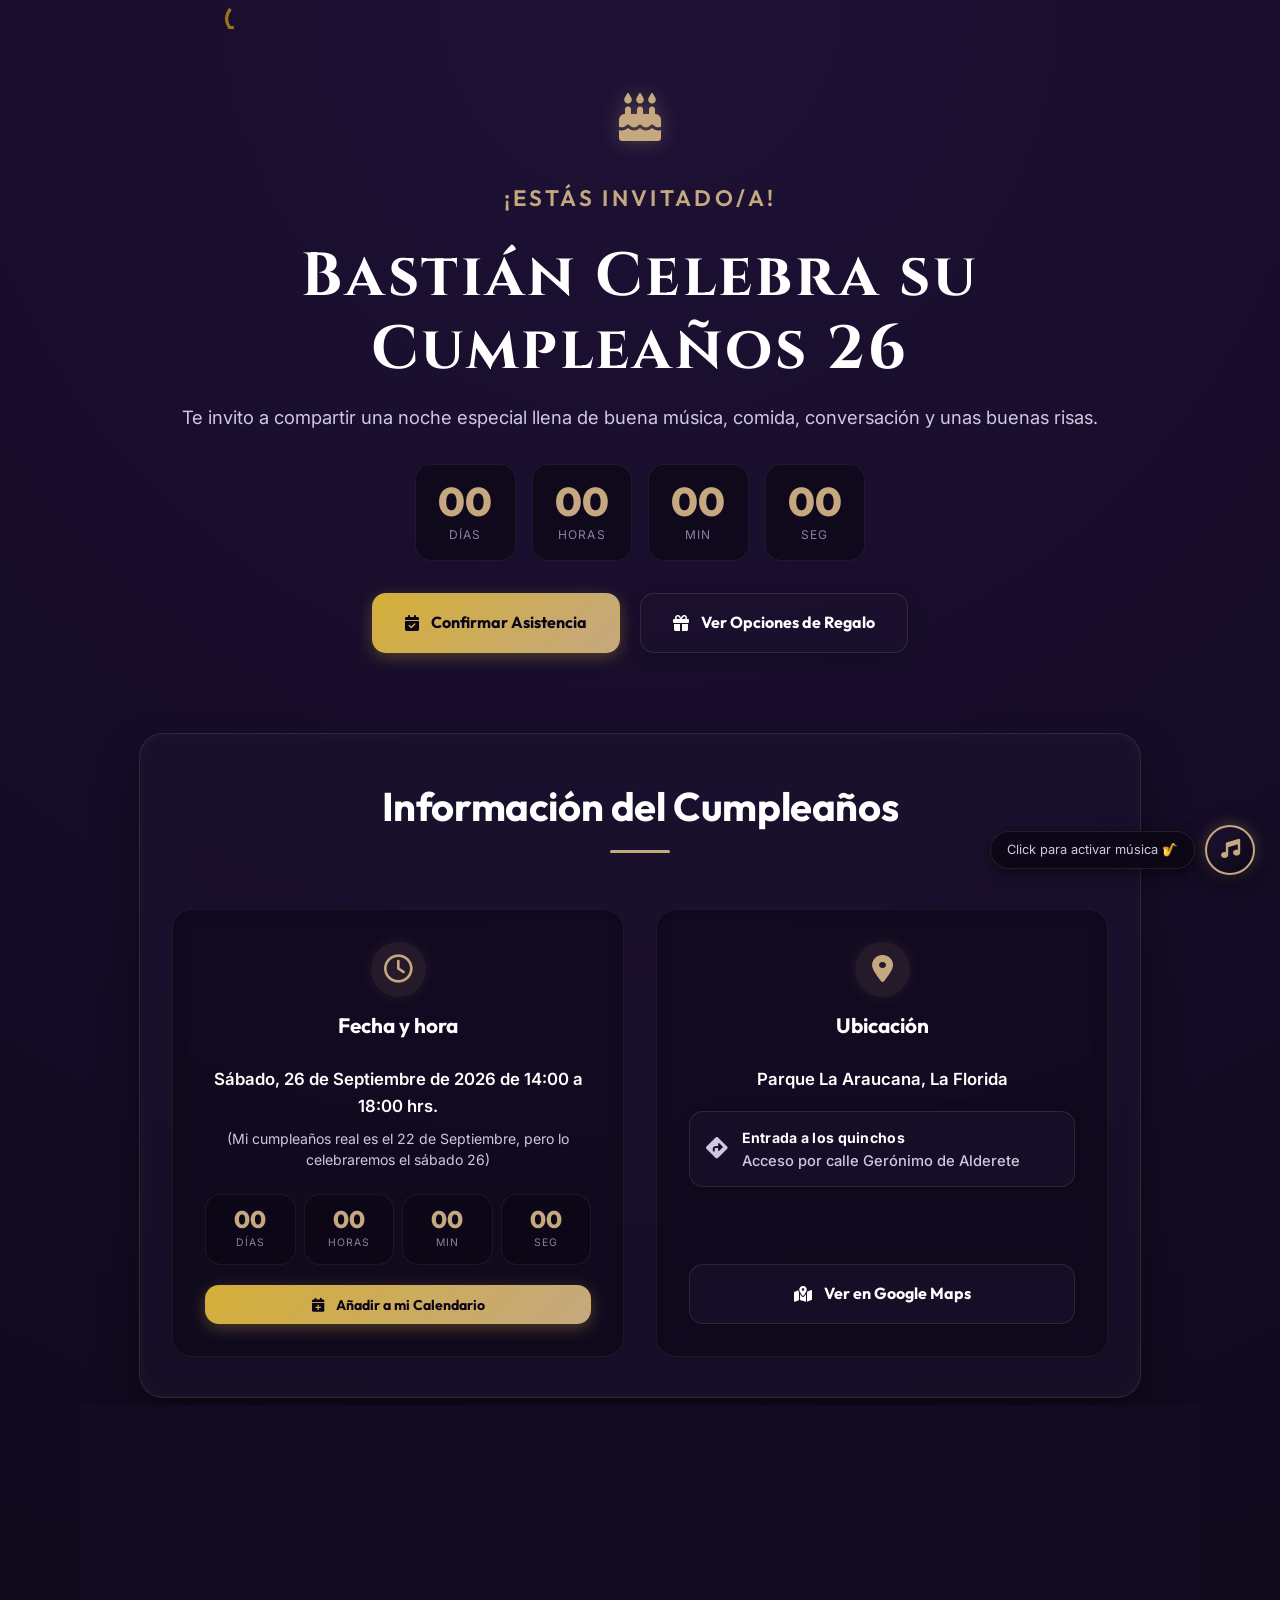
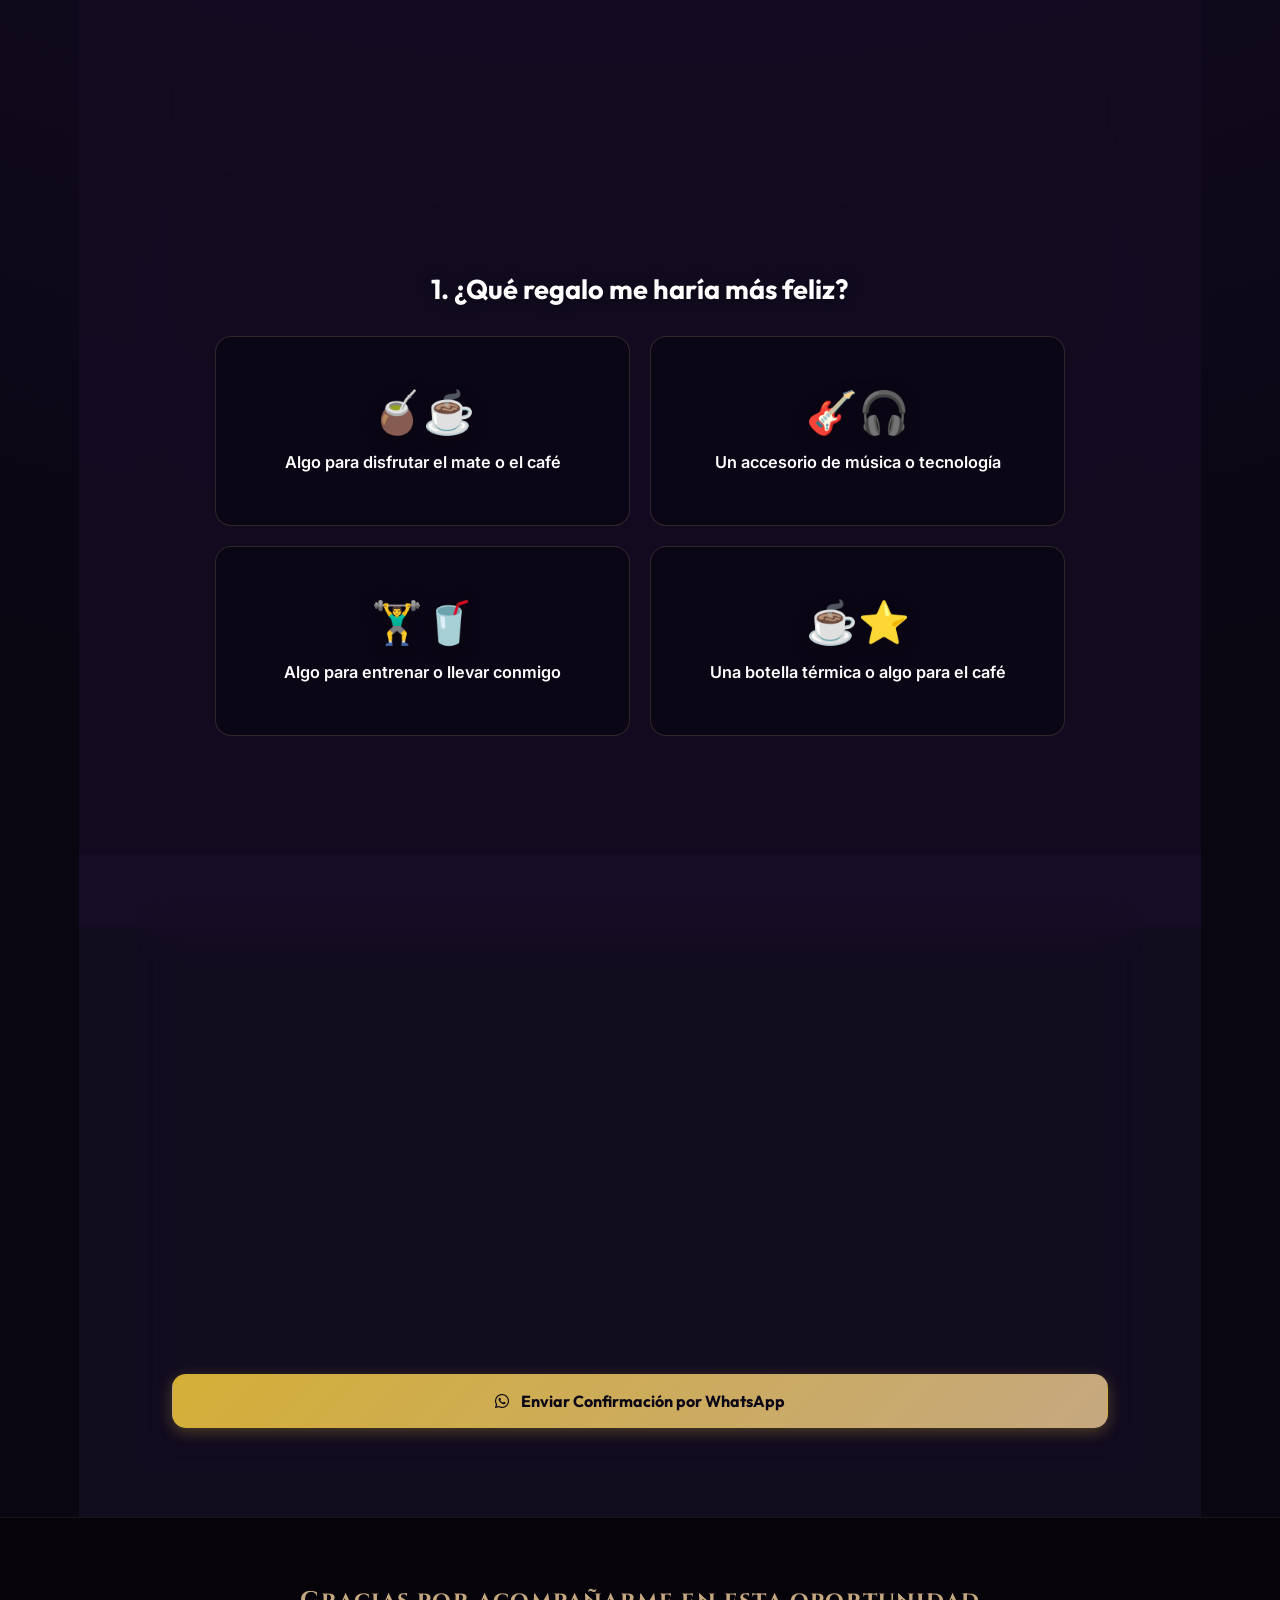
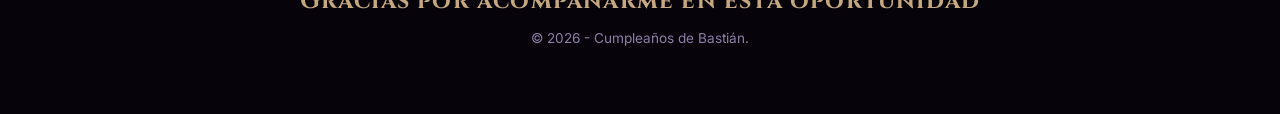
==== index.html @ 077b926d "Publica invitacion con configuracion segura" ====
<!DOCTYPE html>
<html lang="es">

<head>
  <meta charset="UTF-8">
  <meta name="viewport" content="width=device-width, initial-scale=1.0">
  <title>Invitación a mi Cumpleaños 26 | Bastián</title>

  <!-- Preconnect: abre las conexiones a CDNs externos antes de parsear el HTML -->
  <link rel="preconnect" href="https://fonts.googleapis.com">
  <link rel="preconnect" href="https://fonts.gstatic.com" crossorigin>
  <link rel="preconnect" href="https://cdnjs.cloudflare.com">

  <!-- Estilos principales -->
  <link rel="stylesheet" href="css/style.css">

  <!-- FontAwesome: carga sin bloquear el render -->
  <link rel="stylesheet" href="https://cdnjs.cloudflare.com/ajax/libs/font-awesome/6.4.0/css/all.min.css"
    crossorigin="anonymous" referrerpolicy="no-referrer">
</head>

<body>

  <!-- Golden Streamers & Confetti Canvas -->
  <canvas id="confetti-canvas"></canvas>

  <!-- Background Orbs -->
  <div class="glow-orb orb-1"></div>
  <div class="glow-orb orb-2"></div>

  <!-- Background Music Element (Local MP3 Stream) -->
  <audio id="bg-music" loop preload="auto">
    <source src="music/jazz-sax.mp3" type="audio/mpeg">
  </audio>

  <!-- Floating Music Toggle Controller -->
  <div class="music-widget" id="music-widget">
    <div class="music-tooltip" id="music-tooltip">Click para activar música 🎷</div>
    <button class="music-toggle-btn" id="music-toggle-btn" aria-label="Reproducir música de fondo">
      <i class="fa-solid fa-music" id="music-icon"></i>
    </button>
  </div>

  <div class="container" style="padding-top: 2rem;">

    <!-- Clean Hero Section without borders -->
    <header class="hero" id="home" style="margin-bottom: 2rem; padding: 3rem 0;">
      <div class="hero-logo">
        <i class="fa-solid fa-cake-candles"></i>
      </div>
      <p class="subtitle">¡Estás Invitado/a!</p>
      <h1>Bastián Celebra su Cumpleaños 26</h1>
      <p style="margin-top: 1rem; font-size: 1.15rem; color: var(--text-secondary);">
        Te invito a compartir una noche especial llena de buena música, comida, conversación y unas buenas risas.
      </p>

      <!-- Cuenta Regresiva (Hero) -->
      <div class="countdown" id="countdown-hero" style="margin: 2rem auto;">
        <div class="countdown-box">
          <span class="countdown-num days-val">00</span>
          <span class="countdown-label">Días</span>
        </div>
        <div class="countdown-box">
          <span class="countdown-num hours-val">00</span>
          <span class="countdown-label">Horas</span>
        </div>
        <div class="countdown-box">
          <span class="countdown-num minutes-val">00</span>
          <span class="countdown-label">Min</span>
        </div>
        <div class="countdown-box">
          <span class="countdown-num seconds-val">00</span>
          <span class="countdown-label">Seg</span>
        </div>
      </div>

      <!-- Botones Principales -->
      <div class="btn-group">
        <a href="#rsvp" class="btn btn-gold">
          <i class="fa-solid fa-calendar-check"></i> Confirmar Asistencia
        </a>
        <a href="#regalos" class="btn btn-purple">
          <i class="fa-solid fa-gift"></i> Ver Opciones de Regalo
        </a>
      </div>
    </header>

    <!-- Información del Cumpleaños (2-Column Grid Layout) -->
    <section class="card" id="info">
      <h2>Información del Cumpleaños</h2>
      <div class="info-grid">

        <!-- Columna Izquierda: Fecha, Hora y Cuenta Regresiva -->
        <div class="info-col">
          <div class="info-header">
            <div class="info-icon"><i class="fa-regular fa-clock"></i></div>
            <h3>Fecha y hora</h3>
          </div>
          <p class="info-main-text">Sábado, 26 de Septiembre de 2026 de 14:00 a 18:00 hrs.</p>
          <p class="info-note-text">
            (Mi cumpleaños real es el 22 de Septiembre, pero lo celebraremos el sábado 26)
          </p>

          <!-- Cuenta Regresiva (Info) -->
          <div class="countdown info-countdown" id="countdown-info">
            <div class="countdown-box">
              <span class="countdown-num days-val">00</span>
              <span class="countdown-label">Días</span>
            </div>
            <div class="countdown-box">
              <span class="countdown-num hours-val">00</span>
              <span class="countdown-label">Horas</span>
            </div>
            <div class="countdown-box">
              <span class="countdown-num minutes-val">00</span>
              <span class="countdown-label">Min</span>
            </div>
            <div class="countdown-box">
              <span class="countdown-num seconds-val">00</span>
              <span class="countdown-label">Seg</span>
            </div>
          </div>

          <!-- Botón de Recordatorio -->
          <div class="calendar-btn-container" style="margin-top: 1.25rem; width: 100%;">
            <button class="btn btn-gold btn-full-width" id="calendar-btn"
              style="font-size: 0.88rem; padding: 0.6rem 1.2rem;">
              <i class="fa-solid fa-calendar-plus"></i> Añadir a mi Calendario
            </button>
            <div class="calendar-dropdown" id="calendar-dropdown">
              <a href="https://calendar.google.com/calendar/render?action=TEMPLATE&text=Cumplea%C3%B1os+26+de+Basti%C3%A1n+%F0%9F%8E%89&dates=20260926T170000Z%2F20260926T210000Z&details=%C2%A1Viva+el+cumplea%C3%B1ero%21+Vamos+a+la+celebraci%C3%B3n.+%F0%9F%93%8D+Importante%3A+la+entrada+a+los+quinchos+es+por+calle+Ger%C3%B3nimo+de+Alderete.&location=Parque+La+Araucana%2C+Ger%C3%B3nimo+de+Alderete+2400%2C+La+Florida"
                target="_blank" class="calendar-opt">
                <i class="fa-brands fa-google"></i> Google Calendar
              </a>
              <a href="#" id="ical-download-btn" class="calendar-opt">
                <i class="fa-solid fa-calendar-day"></i> iCal / Apple / Outlook (.ics)
              </a>
            </div>
          </div>
        </div>

        <!-- Columna Derecha: Ubicación y Botón de Google Maps -->
        <div class="info-col">
          <div class="info-header">
            <div class="info-icon"><i class="fa-solid fa-location-dot"></i></div>
            <h3>Ubicación</h3>
          </div>
          <p class="info-main-text">Parque La Araucana, La Florida</p>
          <div class="access-highlight" role="note" aria-label="Acceso importante a los quinchos">
            <i class="fa-solid fa-diamond-turn-right"></i>
            <div>
              <strong>Entrada a los quinchos</strong>
              <span>Acceso por calle Gerónimo de Alderete</span>
            </div>
          </div>

          <!-- Botón para ver en Google Maps -->
          <div class="map-action-container">
            <a href="https://maps.app.goo.gl/zeFfPFS3xpCnbVfb8" target="_blank" class="btn btn-purple btn-full-width">
              <i class="fa-solid fa-map-marked-alt"></i> Ver en Google Maps
            </a>
          </div>
        </div>

      </div>
    </section>

    <!-- Opciones de Regalo (Protegidas por Quiz Interactivo) -->
    <section class="card" id="regalos">
      <h2>Opciones de Regalo</h2>

      <!-- Bloque del Quiz Interactivo (4 Preguntas) -->
      <div id="quiz-wrapper" class="quiz-wrapper">
        <div class="quiz-badge"><i class="fa-solid fa-gamepad"></i> Quiz Interactivo</div>
        <h3 class="quiz-heading">Descubre el regalo ideal para Bastián 🎁</h3>
        <p class="quiz-intro">Elige la respuesta que más se acerque a lo que conoces de mí. Al final te recomendaremos
          dos secciones del catálogo.</p>

        <div class="quiz-progress-container">
          <div class="quiz-progress-bar">
            <div class="quiz-progress-fill" id="quiz-progress-fill" style="width: 25%;"></div>
          </div>
          <div class="quiz-step-indicator" id="quiz-step-indicator">Pregunta 1 de 4</div>
        </div>

        <!-- Pregunta 1 -->
        <div class="quiz-step active" data-step="1">
          <h4 class="question-text">1. ¿Qué regalo me haría más feliz?</h4>
          <div class="quiz-options-grid">
            <button type="button" class="quiz-opt-btn" data-categories="mate,cafe">
              <span class="quiz-opt-icon">🧉☕</span>
              <span class="quiz-opt-text">Algo para disfrutar el mate o el café</span>
            </button>
            <button type="button" class="quiz-opt-btn" data-categories="musica,tecno">
              <span class="quiz-opt-icon">🎸🎧</span>
              <span class="quiz-opt-text">Un accesorio de música o tecnología</span>
            </button>
            <button type="button" class="quiz-opt-btn" data-categories="deporte,extras">
              <span class="quiz-opt-icon">🏋️‍♂️🥤</span>
              <span class="quiz-opt-text">Algo para entrenar o llevar conmigo</span>
            </button>
            <button type="button" class="quiz-opt-btn" data-categories="cafe,extras">
              <span class="quiz-opt-icon">☕⭐</span>
              <span class="quiz-opt-text">Una botella térmica o algo para el café</span>
            </button>
          </div>
        </div>

        <!-- Pregunta 2 -->
        <div class="quiz-step" data-step="2">
          <h4 class="question-text">2. ¿Qué tendría más posibilidades de usar todos los días?</h4>
          <div class="quiz-options-grid">
            <button type="button" class="quiz-opt-btn" data-categories="mate,extras">
              <span class="quiz-opt-icon">🧉🥤</span>
              <span class="quiz-opt-text">Un termo o accesorio matero</span>
            </button>
            <button type="button" class="quiz-opt-btn" data-categories="cafe,tecno">
              <span class="quiz-opt-icon">☕💻</span>
              <span class="quiz-opt-text">Café, tazas o algo para el computador</span>
            </button>
            <button type="button" class="quiz-opt-btn" data-categories="musica,extras">
              <span class="quiz-opt-icon">🎧🎸</span>
              <span class="quiz-opt-text">Audífonos o un accesorio musical</span>
            </button>
            <button type="button" class="quiz-opt-btn" data-categories="deporte,mate">
              <span class="quiz-opt-icon">💪🧉</span>
              <span class="quiz-opt-text">Algo para entrenar y un termo para después</span>
            </button>
          </div>
        </div>

        <!-- Pregunta 3 -->
        <div class="quiz-step" data-step="3">
          <h4 class="question-text">3. ¿Qué elegirías según mis hobbies?</h4>
          <div class="quiz-options-grid">
            <button type="button" class="quiz-opt-btn" data-categories="musica,tecno">
              <span class="quiz-opt-icon">🎸🎧</span>
              <span class="quiz-opt-text">Algo para guitarra, audio o tecnología</span>
            </button>
            <button type="button" class="quiz-opt-btn" data-categories="deporte,extras">
              <span class="quiz-opt-icon">🏋️‍♂️🥤</span>
              <span class="quiz-opt-text">Algo para entrenar o mantenerme hidratado</span>
            </button>
            <button type="button" class="quiz-opt-btn" data-categories="mate,cafe">
              <span class="quiz-opt-icon">🧉☕</span>
              <span class="quiz-opt-text">Mate, yerba o café de especialidad</span>
            </button>
            <button type="button" class="quiz-opt-btn" data-categories="tecno,deporte">
              <span class="quiz-opt-icon">💻⚡</span>
              <span class="quiz-opt-text">Algo para el escritorio o mis entrenamientos</span>
            </button>
          </div>
        </div>

        <!-- Pregunta 4 -->
        <div class="quiz-step" data-step="4">
          <h4 class="question-text">4. ¿Qué regalo representa mejor mi personalidad?</h4>
          <div class="quiz-options-grid">
            <button type="button" class="quiz-opt-btn" data-categories="mate,cafe">
              <span class="quiz-opt-icon">🧉😊</span>
              <span class="quiz-opt-text">Un detalle para compartir</span>
            </button>
            <button type="button" class="quiz-opt-btn" data-categories="deporte,extras">
              <span class="quiz-opt-icon">⚡🎒</span>
              <span class="quiz-opt-text">Algo activo y práctico</span>
            </button>
            <button type="button" class="quiz-opt-btn" data-categories="musica,tecno">
              <span class="quiz-opt-icon">🎸💡</span>
              <span class="quiz-opt-text">Algo creativo y tecnológico</span>
            </button>
            <button type="button" class="quiz-opt-btn" data-categories="musica,mate">
              <span class="quiz-opt-icon">🎶🧉</span>
              <span class="quiz-opt-text">Algo para mis momentos de música y mate</span>
            </button>
          </div>
        </div>
      </div>

      <!-- Banner de Resultado de Quiz (Oculto inicialmente) -->
      <div id="quiz-result-banner" class="quiz-result-banner" style="display: none;">
        <div class="result-main">
          <div class="result-icon"><i class="fa-solid fa-unlock-keyhole"></i></div>
          <div>
            <div class="result-title">¡Catálogo Desbloqueado! 🎉</div>
            <div class="result-desc" id="result-recommendation-text">
              Tus respuestas combinan: <strong id="recommended-category-name">Mate + Café</strong>.
              <span id="recommended-category-description">Puedes comenzar explorando ambas selecciones.</span>
            </div>
          </div>
        </div>
        <button type="button" class="btn btn-purple btn-sm" id="redo-quiz-btn">
          <i class="fa-solid fa-rotate-left"></i> Repetir Quiz
        </button>
      </div>

      <!-- Contenedor de Categorías (Oculto hasta responder el Quiz) -->
      <div id="gifts-content-wrapper" class="gifts-content-wrapper" style="display: none;">
        <p class="gifts-desc">
          Si deseas hacerme un regalo, he seleccionado algunas opciones por categorías que me gustarían. Haz click en
          "Ver Referencia" para ver ideas de cada uno:
        </p>

        <!-- Categoría 1: Accesorios de Mate -->
        <div class="gift-category-group" id="category-mate">
          <h3 class="category-title"><i class="fa-solid fa-mug-hot"></i> Accesorios de Mate</h3>
          <div class="gifts-grid">
            <div class="gift-card" data-gift-id="yerbero-cuero">
              <div class="gift-image-wrapper">
                <img src="img/yerbero_cuero.png" alt="Yerbero Matero Rústico 100% Cuero" class="gift-image"
                  loading="lazy">
              </div>
              <div class="gift-info">
                <span class="gift-title">Yerbero Matero Rústico 100% Cuero</span>
                <div class="gift-actions">
                  <a href="https://www.mercadolibre.cl/yerbero-matero-rustico-100cuero/up/MLCU4426506857#polycard_client=search-desktop&be_origin=backend&overlay_label=not_apply&search_layout=grid&position=41&type=product&tracking_id=f2fea3d7-32a7-430c-8ed2-d844797b6eae&wid=MLC4239782120&sid=search"
                    target="_blank" class="gift-link">
                    <i class="fa-solid fa-external-link"></i> Ver Referencia
                  </a>
                  <button type="button" class="gift-reserve-btn" data-gift-id="yerbero-cuero">
                    <i class="fa-solid fa-gift"></i> Reservar
                  </button>
                </div>
              </div>
            </div>
            <div class="gift-card" data-gift-id="yerba-playadito">
              <div class="gift-image-wrapper">
                <img src="img/yerba_playadito.png" alt="Yerba Mate Playadito 500gr" class="gift-image" loading="lazy">
              </div>
              <div class="gift-info">
                <span class="gift-title">Yerba Mate Playadito 500gr</span>
                <div class="gift-actions">
                  <a href="https://www.mercadolibre.cl/yerba-mate-playadito-hierbas--tradicional--despalada-500gr/up/MLCU2284454027#polycard_client=search-desktop&be_origin=backend&overlay_label=not_apply&search_layout=grid&position=2&type=product&tracking_id=df6d51f6-f9fa-48a0-9305-dc5d3a20a2d0&wid=MLC1536423137&sid=search"
                    target="_blank" class="gift-link">
                    <i class="fa-solid fa-external-link"></i> Ver Referencia
                  </a>
                  <button type="button" class="gift-reserve-btn" data-gift-id="yerba-playadito">
                    <i class="fa-solid fa-gift"></i> Reservar
                  </button>
                </div>
              </div>
            </div>
            <div class="gift-card" data-gift-id="yerba-esmeralda">
              <div class="gift-image-wrapper">
                <img src="img/yerba_esmeralda.png" alt="Yerba Mate Esmeralda 1 Kg" class="gift-image" loading="lazy">
              </div>
              <div class="gift-info">
                <span class="gift-title">Yerba Mate Esmeralda 1 Kg</span>
                <div class="gift-actions">
                  <a href="https://www.mercadolibre.cl/yerba-mate-esmeralda-1-kg--yerba-despalada/up/MLCU3808641980#polycard_client=search-desktop&be_origin=backend&overlay_label=not_apply&search_layout=grid&position=11&type=product&tracking_id=d330b6de-54f5-4d56-b567-0b57fc67886a&wid=MLC1859663367&sid=search"
                    target="_blank" class="gift-link">
                    <i class="fa-solid fa-external-link"></i> Ver Referencia
                  </a>
                  <button type="button" class="gift-reserve-btn" data-gift-id="yerba-esmeralda">
                    <i class="fa-solid fa-gift"></i> Reservar
                  </button>
                </div>
              </div>
            </div>
            <div class="gift-card" data-gift-id="termo-lhotse">
              <div class="gift-image-wrapper">
                <img src="img/termo_lhotse_black.jpg" alt="Termo Líquido Acero Inoxidable Classic 1,3 Lts Lhotse Black"
                  class="gift-image" loading="lazy">
              </div>
              <div class="gift-info">
                <span class="gift-title">Termo Lhotse Classic 1,3L Black</span>
                <div class="gift-actions">
                  <a href="https://www.mercadolibre.cl/termo-liquido-acero-inoxidable-classic-13-lts-lhotse-black-color-negro/p/MLC35944481?pdp_filters=item_id:MLC2941823644#polycard_client=recommendations_search-pads-btm&reco_backend=search_pads_btm_retrieval_search_trigger_products&reco_model=fallback_productos-promocionados&reco_client=search-pads-btm&reco_item_pos=0&reco_id=d2ba5ec5-5f15-4ddf-b2d3-bd4407717107&wid=MLC2941823644&sid=recos&is_advertising=true&ad_domain=SEARCHDESKTOP_BTM&ad_position=1&ad_click_id=MmYxYjhjZTQtYjc4MS00MGYzLTg3YjAtOGUzZjY5N2I1ZjFj"
                    target="_blank" class="gift-link">
                    <i class="fa-solid fa-external-link"></i> Ver Referencia
                  </a>
                  <button type="button" class="gift-reserve-btn" data-gift-id="termo-lhotse">
                    <i class="fa-solid fa-gift"></i> Reservar
                  </button>
                </div>
              </div>
            </div>
          </div>
        </div>

        <!-- Categoría 2: Accesorios de Café -->
        <div class="gift-category-group" id="category-cafe">
          <h3 class="category-title"><i class="fa-solid fa-mug-saucer"></i> Accesorios de Café</h3>
          <div class="gifts-grid">
            <div class="gift-card" data-gift-id="molinillo-sindelen">
              <div class="gift-image-wrapper">
                <img src="img/molinillo_sindelen.png" alt="Molinillo Moledor de Café Sindelen MOL-165"
                  class="gift-image" loading="lazy">
              </div>
              <div class="gift-info">
                <span class="gift-title">Molinillo Moledor De Café Sindelen</span>
                <div class="gift-actions">
                  <a href="https://www.mercadolibre.cl/molinillo-moledor-de-cafe-granos-sindelen-mol165-12-tazas/up/MLCU62619050#polycard_client=search-desktop&be_origin=backend&overlay_label=not_apply&search_layout=grid&position=65&type=product&tracking_id=25764596-fd7d-4231-aa2e-2740a63b523c&wid=MLC614338244&sid=search"
                    target="_blank" class="gift-link">
                    <i class="fa-solid fa-external-link"></i> Ver Referencia
                  </a>
                  <button type="button" class="gift-reserve-btn" data-gift-id="molinillo-sindelen">
                    <i class="fa-solid fa-gift"></i> Reservar
                  </button>
                </div>
              </div>
            </div>
            <div class="gift-card" data-gift-id="cafe-senork-decaf">
              <div class="gift-image-wrapper">
                <img src="img/cafe_senor_k_decaf.png" alt="Café Descafeinado Grano Entero Señor K 250g"
                  class="gift-image" loading="lazy">
              </div>
              <div class="gift-info">
                <span class="gift-title">Café Descafeinado Señor K 250g</span>
                <div class="gift-actions">
                  <a href="https://www.mercadolibre.cl/cafe-descafeinado-grano-entero-senor-k-colombia-natural-250g/p/MLC45587747?pdp_filters=item_id:MLC1572143297#is_advertising=true&searchVariation=MLC45587747&backend_model=search-backend;EQ:PACK%20CAFE%20GRANO%20SENSOR%20K%20250G;EQ:CAFE%20GRANO%20SENSOR%20K;EQ:PACK%20SENSOR%20K&be_origin=backend&position=14&search_layout=grid&type=pad&tracking_id=d3da96a8-1fe8-4814-aeed-d9bb28e00193&ad_domain=VQCATCORE_LST&ad_position=14&ad_click_id=ZDcxMjg0YjYtZDc4Ny00ZDdkLTgxODktMTczZDI0OWI5YzJl"
                    target="_blank" class="gift-link">
                    <i class="fa-solid fa-external-link"></i> Ver Referencia
                  </a>
                  <button type="button" class="gift-reserve-btn" data-gift-id="cafe-senork-decaf">
                    <i class="fa-solid fa-gift"></i> Reservar
                  </button>
                </div>
              </div>
            </div>
            <div class="gift-card" data-gift-id="cafe-senork-santarosa">
              <div class="gift-image-wrapper">
                <img src="img/cafe_senor_k_santarosa.png" alt="Café Grano Entero Señor K Santa Rosa 250g"
                  class="gift-image" loading="lazy">
              </div>
              <div class="gift-info">
                <span class="gift-title">Café Grano Señor K Santa Rosa 250g</span>
                <div class="gift-actions">
                  <a href="https://www.mercadolibre.cl/cafe-grano-entero-senor-k-colombia-santa-rosa-250g/p/MLC45456011?pdp_filters=item_id:MLC2832017536#is_advertising=true&searchVariation=MLC45456011&backend_model=search-backend;EQ:PACK%20CAFE%20GRANO%20SENSOR%20K%20250G;EQ:CAFE%20GRANO%20SENSOR%20K;EQ:PACK%20SENSOR%20K&be_origin=backend&position=3&search_layout=grid&type=pad&tracking_id=453cea6c-5f4a-43d8-b0e6-8974b94ea07f&ad_domain=VQCATCORE_LST&ad_position=3&ad_click_id=MDJkN2ZjZTMtMTZlYS00Y2Q1LWJmYzgtYzZlYmQyZDRiMWVh"
                    target="_blank" class="gift-link">
                    <i class="fa-solid fa-external-link"></i> Ver Referencia
                  </a>
                  <button type="button" class="gift-reserve-btn" data-gift-id="cafe-senork-santarosa">
                    <i class="fa-solid fa-gift"></i> Reservar
                  </button>
                </div>
              </div>
            </div>
            <div class="gift-card" data-gift-id="tazas-espresso">
              <div class="gift-image-wrapper">
                <img src="img/tazas_espresso.png" alt="Pack 6 Tazas Espresso Vidrio Doble Pared 80ml" class="gift-image"
                  loading="lazy">
              </div>
              <div class="gift-info">
                <span class="gift-title">Pack 6 Tazas Espresso Doble Pared</span>
                <div class="gift-actions">
                  <a href="https://www.mercadolibre.cl/tazas-de-cafe-espresso-de-vidrio-doble-pared-80ml-pack-6-con-asa-wakeshome/p/MLC62596565?pdp_filters=item_id:MLC3366892556#is_advertising=true&searchVariation=MLC62596565&backend_model=search-backend;fallback_productos-promocionados_supple_view_buy;EQ:TAZAS%20CAFE%20EXPRESS&be_origin=backend&position=28&search_layout=grid&type=pad&tracking_id=77d129a6-2ec2-4ddf-998f-d42744793eee&ad_domain=VQCATCORE_LST&ad_position=28&ad_click_id=NmFhM2ZhNWUtNWY0Yi00M2QxLTg2ZWQtZWQ3NzRjOTU5ZmU2"
                    target="_blank" class="gift-link">
                    <i class="fa-solid fa-external-link"></i> Ver Referencia
                  </a>
                  <button type="button" class="gift-reserve-btn" data-gift-id="tazas-espresso">
                    <i class="fa-solid fa-gift"></i> Reservar
                  </button>
                </div>
              </div>
            </div>
          </div>
        </div>

        <!-- Categoría 3: Accesorios Deportivos -->
        <div class="gift-category-group" id="category-deporte">
          <h3 class="category-title"><i class="fa-solid fa-dumbbell"></i> Accesorios Deportivos</h3>
          <div class="gifts-grid">
            <div class="gift-card" data-gift-id="mat-yoga">
              <div class="gift-image-wrapper">
                <img src="img/mat_yoga.png" alt="Mat de Yoga 10 mm" class="gift-image" loading="lazy">
              </div>
              <div class="gift-info">
                <span class="gift-title">Mat de Yoga 10 mm</span>
                <div class="gift-actions">
                  <a href="https://www.mercadolibre.cl/mat-de-yoga-10-mm-nbr-con-correa-de-transporte/up/MLCU64731233?pdp_filters=item_id:MLC3733872132#is_advertising=true&searchVariation=MLCU64731233&backend_model=search-backend&be_origin=backend&position=1&search_layout=grid&type=pad&tracking_id=7bd977c2-ec48-44c0-a2fc-52e9b686dda6&ad_domain=VQCATCORE_LST&ad_position=1&ad_click_id=MDRiMjc3NjMtZmUzYS00YmU0LWEzZTItYmM2OThmZjRlM2E3"
                    target="_blank" class="gift-link">
                    <i class="fa-solid fa-external-link"></i> Ver Referencia
                  </a>
                  <button type="button" class="gift-reserve-btn" data-gift-id="mat-yoga">
                    <i class="fa-solid fa-gift"></i> Reservar
                  </button>
                </div>
              </div>
            </div>
            <div class="gift-card" data-gift-id="medias-futbol">
              <div class="gift-image-wrapper">
                <img src="img/medias_futbol.png" alt="Medias Fútbol Antideslizante" class="gift-image" loading="lazy">
              </div>
              <div class="gift-info">
                <span class="gift-title">Pack 10par Medias Fútbol Antideslizante</span>
                <div class="gift-actions">
                  <a href="https://www.mercadolibre.cl/pack-10par-medias-futbol-antideslizante-transpirable-deporte/up/MLCU4087060082#polycard_client=recommendations_home_navigation-recommendations&reco_backend=machinalis-homes-univb-equivalent-offer&reco_client=home_navigation-recommendations&reco_item_pos=3&reco_backend_type=function&reco_id=150084c8-f789-47ff-b5b6-88bc85d8430a&wid=MLC4068951818&sid=recos&c_id=/home/navigation-recommendations/element&c_uid=b3e1a286-aa8f-45d9-bb5b-f100418e5103"
                    target="_blank" class="gift-link">
                    <i class="fa-solid fa-external-link"></i> Ver Referencia
                  </a>
                  <button type="button" class="gift-reserve-btn" data-gift-id="medias-futbol">
                    <i class="fa-solid fa-gift"></i> Reservar
                  </button>
                </div>
              </div>
            </div>
            <div class="gift-card" data-gift-id="bandas-resistencia">
              <div class="gift-image-wrapper">
                <img src="img/bandas_resistencia.png" alt="Kit 5 Bandas de Resistencia" class="gift-image"
                  loading="lazy">
              </div>
              <div class="gift-info">
                <span class="gift-title">Kit 5 Bandas de Resistencia</span>
                <div class="gift-actions">
                  <a href="https://www.mercadolibre.cl/kit-5-ejercicio-bandas-resistenciabanda-elastica-deportiva/up/MLCU4237355909#polycard_client=search-desktop&be_origin=backend&overlay_label=not_apply&search_layout=grid&position=39&type=product&tracking_id=20ee2a7d-81c6-479a-9c15-eb8795873473&wid=MLC4159957032&sid=search"
                    target="_blank" class="gift-link">
                    <i class="fa-solid fa-external-link"></i> Ver Referencia
                  </a>
                  <button type="button" class="gift-reserve-btn" data-gift-id="bandas-resistencia">
                    <i class="fa-solid fa-gift"></i> Reservar
                  </button>
                </div>
              </div>
            </div>
            <div class="gift-card" data-gift-id="creatina">
              <div class="gift-image-wrapper">
                <img src="img/creatina.png" alt="Creatina Monohidratada 300 gr" class="gift-image" loading="lazy">
              </div>
              <div class="gift-info">
                <span class="gift-title">Creatina Monohidratada 300 gr</span>
                <div class="gift-actions">
                  <a href="https://www.drsimi.cl/basic-creatine-creatina-monohidratada-micronizada-polvo-sin-olor-sin-gluten-pote-300-gr/p?idsku=475&gad_source=1&gad_campaignid=23873783661&gbraid=0AAAAAq9Me0H4vGHtT6P-GWfcpl9eNJYnq&gclid=Cj0KCQjwkOvTBhDgARIsAKUNyRuZnenRG2VYBDi1brThAFJ6iW1gxXJwY7xn3bKpSOIaAkx9ha6qQ8saAnJREALw_wcB"
                    target="_blank" class="gift-link">
                    <i class="fa-solid fa-external-link"></i> Ver Referencia
                  </a>
                  <button type="button" class="gift-reserve-btn" data-gift-id="creatina">
                    <i class="fa-solid fa-gift"></i> Reservar
                  </button>
                </div>
              </div>
            </div>
          </div>
        </div>

        <!-- Categoría 4: Accesorios de Música -->
        <div class="gift-category-group" id="category-musica">
          <h3 class="category-title"><i class="fa-solid fa-music"></i> Accesorios de Música</h3>
          <div class="gifts-grid">
            <div class="gift-card" data-gift-id="unetas-ernieball">
              <div class="gift-image-wrapper">
                <img src="img/unetas_ernie_ball.png" alt="Uñetas Ernie Ball Pack 50 Heavy 0.97mm" class="gift-image"
                  loading="lazy">
              </div>
              <div class="gift-info">
                <span class="gift-title">Pack 50 Uñetas Ernie Ball 0.97mm</span>
                <div class="gift-actions">
                  <a href="https://www.mercadolibre.cl/unetas-ernie-ball-p09132-pack-50-heavy-inj-molded-097mm/up/MLCU95954880?pdp_filters=item_id:MLC633589688#is_advertising=true&searchVariation=MLCU95954880&backend_model=search-backend&be_origin=backend&position=2&search_layout=grid&type=pad&tracking_id=c1a797a9-bb70-49e2-b57e-83f965da8137&ad_domain=VQCATCORE_LST&ad_position=2&ad_click_id=NzZlNTAzNTAtYjFjMi00OTEwLWEyY2UtMTkyNGFlZTIzMzFm"
                    target="_blank" class="gift-link">
                    <i class="fa-solid fa-external-link"></i> Ver Referencia
                  </a>
                  <button type="button" class="gift-reserve-btn" data-gift-id="unetas-ernieball">
                    <i class="fa-solid fa-gift"></i> Reservar
                  </button>
                </div>
              </div>
            </div>
            <div class="gift-card" data-gift-id="correa-ernieball">
              <div class="gift-image-wrapper">
                <img src="img/correa_ernie_ball.png" alt="Correa Ernie Ball Gris Para Guitarra / Bajo"
                  class="gift-image" loading="lazy">
              </div>
              <div class="gift-info">
                <span class="gift-title">Correa Ernie Ball Gris Guitarra/Bajo</span>
                <div class="gift-actions">
                  <a href="https://www.mercadolibre.cl/correa-ernie-ball-p04046-gris-para-guitarra-bajo/p/MLC24263593#polycard_client=search-desktop&be_origin=backend&overlay_label=not_apply&search_layout=grid&position=54&type=product&tracking_id=ac102262-b5af-4bb4-966c-cfd6322e0040&wid=MLC4196074014&sid=search"
                    target="_blank" class="gift-link">
                    <i class="fa-solid fa-external-link"></i> Ver Referencia
                  </a>
                  <button type="button" class="gift-reserve-btn" data-gift-id="correa-ernieball">
                    <i class="fa-solid fa-gift"></i> Reservar
                  </button>
                </div>
              </div>
            </div>
            <div class="gift-card" data-gift-id="atril-guitarra">
              <div class="gift-image-wrapper">
                <img src="img/atril_guitarra.png" alt="Atril Soporte Triple Para Guitarra Y Bajo Portátil"
                  class="gift-image" loading="lazy">
              </div>
              <div class="gift-info">
                <span class="gift-title">Atril Soporte Triple Guitarra / Bajo</span>
                <div class="gift-actions">
                  <a href="https://www.mercadolibre.cl/atril-soporte-triple-para-guitarra-y-bajo-portatil/p/MLC52946155#polycard_client=search-desktop&be_origin=backend&overlay_label=not_apply&search_layout=grid&position=8&type=product&tracking_id=e5e2967b-5542-4013-9a22-e63a6d6f9c22&wid=MLC3023868946&sid=search"
                    target="_blank" class="gift-link">
                    <i class="fa-solid fa-external-link"></i> Ver Referencia
                  </a>
                  <button type="button" class="gift-reserve-btn" data-gift-id="atril-guitarra">
                    <i class="fa-solid fa-gift"></i> Reservar
                  </button>
                </div>
              </div>
            </div>
            <div class="gift-card" data-gift-id="cable-santoangelo">
              <div class="gift-image-wrapper">
                <img src="img/cable_santo_angelo.png" alt="Cable Guitarra Bajo 3m Santo Angelo Samurai"
                  class="gift-image" loading="lazy">
              </div>
              <div class="gift-info">
                <span class="gift-title">Cable Guitarra/Bajo Santo Angelo 3m</span>
                <div class="gift-actions">
                  <a href="http://mercadolibre.cl/cable-guitarra-bajo-3m-santo-angelo-samurai-plug-audio-video-negro/p/MLC21430499#reviews"
                    target="_blank" class="gift-link">
                    <i class="fa-solid fa-external-link"></i> Ver Referencia
                  </a>
                  <button type="button" class="gift-reserve-btn" data-gift-id="cable-santoangelo">
                    <i class="fa-solid fa-gift"></i> Reservar
                  </button>
                </div>
              </div>
            </div>
          </div>
        </div>

        <!-- Categoría 5: Accesorios de Tecnología -->
        <div class="gift-category-group" id="category-tecno">
          <h3 class="category-title"><i class="fa-solid fa-laptop"></i> Accesorios de Tecnología</h3>
          <div class="gifts-grid">
            <div class="gift-card" data-gift-id="redmi-buds6">
              <div class="gift-image-wrapper">
                <img src="img/redmi_buds_6.png" alt="Audífonos Xiaomi Redmi Buds 6 Play" class="gift-image"
                  loading="lazy">
              </div>
              <div class="gift-info">
                <span class="gift-title">Xiaomi Redmi Buds 6 Play Bluetooth 5.4</span>
                <div class="gift-actions">
                  <a href="https://www.paris.cl/audifonos-inalambricos-xiaomi-redmi-buds-6-play-bluetooth-54-MKVEVQU9DR.html"
                    target="_blank" class="gift-link">
                    <i class="fa-solid fa-external-link"></i> Ver Referencia
                  </a>
                  <button type="button" class="gift-reserve-btn" data-gift-id="redmi-buds6">
                    <i class="fa-solid fa-gift"></i> Reservar
                  </button>
                </div>
              </div>
            </div>
            <div class="gift-card" data-gift-id="mousepad-redragon">
              <div class="gift-image-wrapper">
                <img src="img/mousepad_redragon.png" alt="Mouse Pad Gamer Redragon Flick XL 40x90cm" class="gift-image"
                  loading="lazy">
              </div>
              <div class="gift-info">
                <span class="gift-title">Mouse Pad Redragon Flick XL (40x90cm)</span>
                <div class="gift-actions">
                  <a href="https://www.mercadolibre.cl/mouse-pad-gamer-redragon-flick-de-goma-y-tela-pad-para-mouse-xl-40cm-x-90cm-x-4mm-negro/p/MLC16183540#polycard_client=search-desktop&be_origin=backend&overlay_label=not_apply&search_layout=grid&position=61&type=product&tracking_id=3e56c892-745e-4ed6-bf4c-9d2e626afd20&wid=MLC4093089246&sid=search"
                    target="_blank" class="gift-link">
                    <i class="fa-solid fa-external-link"></i> Ver Referencia
                  </a>
                  <button type="button" class="gift-reserve-btn" data-gift-id="mousepad-redragon">
                    <i class="fa-solid fa-gift"></i> Reservar
                  </button>
                </div>
              </div>
            </div>
            <div class="gift-card" data-gift-id="joystick-ps4">
              <div class="gift-image-wrapper">
                <img src="img/joystick_ps4.png" alt="Control Joystick PS4 Monster Games" class="gift-image"
                  loading="lazy">
              </div>
              <div class="gift-info">
                <span class="gift-title">Joystick PS4 Monster Games</span>
                <div class="gift-actions">
                  <a href="https://www.falabella.com/falabella-cl/product/16922968/Joystick-Ps4-Monster-Games/16922968"
                    target="_blank" class="gift-link">
                    <i class="fa-solid fa-external-link"></i> Ver Referencia
                  </a>
                  <button type="button" class="gift-reserve-btn" data-gift-id="joystick-ps4">
                    <i class="fa-solid fa-gift"></i> Reservar
                  </button>
                </div>
              </div>
            </div>
            <div class="gift-card" data-gift-id="camara-portatil">
              <div class="gift-image-wrapper">
                <img src="img/camara_portatil.png" alt="Cámara De Cuerpo Portátil HD 1080p" class="gift-image"
                  loading="lazy">
              </div>
              <div class="gift-info">
                <span class="gift-title">Cámara de Cuerpo Portátil HD 1080p</span>
                <div class="gift-actions">
                  <a href="https://www.mercadolibre.cl/camara-de-cuerpo-portatil-hd-pantall-grabadoras-video-1080p-negro/p/MLC66608093?matt_tool=16931662&utm_source=google_shopping&utm_medium=organic&pdp_filters=item_id%3AMLC1889030941&from=gshop#reviews"
                    target="_blank" class="gift-link">
                    <i class="fa-solid fa-external-link"></i> Ver Referencia
                  </a>
                  <button type="button" class="gift-reserve-btn" data-gift-id="camara-portatil">
                    <i class="fa-solid fa-gift"></i> Reservar
                  </button>
                </div>
              </div>
            </div>
          </div>
        </div>

        <!-- Categoría 6: Extras -->
        <div class="gift-category-group" id="category-extras">
          <h3 class="category-title"><i class="fa-solid fa-star"></i> Extras</h3>
          <div class="gifts-grid">
            <div class="gift-card" data-gift-id="billetera-hardley">
              <div class="gift-image-wrapper">
                <img src="img/billetera_hardley.png" alt="Billetera Hombre De Cuero Hardley Tarjetero RFID"
                  class="gift-image" loading="lazy">
              </div>
              <div class="gift-info">
                <span class="gift-title">Billetera Cuero Hardley RFID</span>
                <div class="gift-actions">
                  <a href="https://www.mercadolibre.cl/billetera-hombre-de-cuero-hardley-tarjetero-bloqueo-rfid-color-negro-saffiano/p/MLC25568715#polycard_client=search-desktop&be_origin=backend&overlay_label=not_apply&search_layout=grid&position=18&type=product&tracking_id=69f49dc8-5995-4faa-a149-9be3784df8fa&wid=MLC1864151564&sid=search"
                    target="_blank" class="gift-link">
                    <i class="fa-solid fa-external-link"></i> Ver Referencia
                  </a>
                  <button type="button" class="gift-reserve-btn" data-gift-id="billetera-hardley">
                    <i class="fa-solid fa-gift"></i> Reservar
                  </button>
                </div>
              </div>
            </div>
            <div class="gift-card" data-gift-id="termo-buffer-4-tapas">
              <div class="gift-image-wrapper">
                <img src="img/termo_buffer_4_tapas.png"
                  alt="Termo Botella Agua Térmica Buffer de Acero Inoxidable con 4 Tapas Black Leopard"
                  class="gift-image" loading="lazy">
              </div>
              <div class="gift-info">
                <span class="gift-title">Termo Botella Buffer + 4 Tapas Black Leopard</span>
                <div class="gift-actions">
                  <a href="https://www.mercadolibre.cl/termo-botella-agua-termica-acero-inoxidable-buffer-4-tapas-black-leopard/p/MLC53488723?pdp_filters=item_id%3AMLC3023734162"
                    target="_blank" class="gift-link">
                    <i class="fa-solid fa-external-link"></i> Ver Referencia
                  </a>
                  <button type="button" class="gift-reserve-btn" data-gift-id="termo-buffer-4-tapas">
                    <i class="fa-solid fa-gift"></i> Reservar
                  </button>
                </div>
              </div>
            </div>
            <div class="gift-card" data-gift-id="audifonos-trnmte">
              <div class="gift-image-wrapper">
                <img src="img/audifonos_trn_mte.png" alt="Audífonos TRN MTE In-Ear Dinámicos" class="gift-image"
                  loading="lazy">
              </div>
              <div class="gift-info">
                <span class="gift-title">Audífonos TRN MTE In-Ear</span>
                <div class="gift-actions">
                  <a href="http://mercadolibre.cl/audifonos-trn-mte-in-ear-dinamicos-full-bajos-sin-micro-color-cristal/p/MLC64955920#polycard_client=search-desktop&be_origin=backend&overlay_label=not_apply&search_layout=grid&position=12&type=product&tracking_id=a77642b9-0d0c-4cd4-891e-e1afcd4c9b04&wid=MLC1965954987&sid=search"
                    target="_blank" class="gift-link">
                    <i class="fa-solid fa-external-link"></i> Ver Referencia
                  </a>
                  <button type="button" class="gift-reserve-btn" data-gift-id="audifonos-trnmte">
                    <i class="fa-solid fa-gift"></i> Reservar
                  </button>
                </div>
              </div>
            </div>
            <div class="gift-card" data-gift-id="lonchera-head">
              <div class="gift-image-wrapper">
                <img src="img/lonchera_head.png" alt="Lonchera Compacta Hombre Sherpa Negro Head" class="gift-image"
                  loading="lazy">
              </div>
              <div class="gift-info">
                <span class="gift-title">Lonchera Head Sherpa Negro</span>
                <div class="gift-actions">
                  <a href="https://www.mercadolibre.cl/lonchera-compacta-hombre-sherpa-negro-head-negro/p/MLC74889882#polycard_client=search-desktop&be_origin=backend&overlay_label=not_apply&search_layout=grid&position=43&type=product&tracking_id=cf189ce3-1176-4788-9832-27d4bf338121&wid=MLC4139018508&sid=search"
                    target="_blank" class="gift-link">
                    <i class="fa-solid fa-external-link"></i> Ver Referencia
                  </a>
                  <button type="button" class="gift-reserve-btn" data-gift-id="lonchera-head">
                    <i class="fa-solid fa-gift"></i> Reservar
                  </button>
                </div>
              </div>
            </div>
            <div class="gift-card" data-gift-id="audifonos-lenovo">
              <div class="gift-image-wrapper">
                <img src="img/audifonos_lenovo.png" alt="Audífonos Bluetooth Lenovo E310 TWS Negro" class="gift-image"
                  loading="lazy">
              </div>
              <div class="gift-info">
                <span class="gift-title">Audífonos Lenovo E310 TWS</span>
                <div class="gift-actions">
                  <a href="https://www.paris.cl/audifonos-bluetooth-e310-tws-negro-485571999.html" target="_blank"
                    class="gift-link">
                    <i class="fa-solid fa-external-link"></i> Ver Referencia
                  </a>
                  <button type="button" class="gift-reserve-btn" data-gift-id="audifonos-lenovo">
                    <i class="fa-solid fa-gift"></i> Reservar
                  </button>
                </div>
              </div>
            </div>
            <div class="gift-card" data-gift-id="capo-freeman">
              <div class="gift-image-wrapper">
                <img src="img/capo_freeman.png" alt="Capo Para Guitarra Freeman FRGCP7 Silver" class="gift-image"
                  loading="lazy">
              </div>
              <div class="gift-info">
                <span class="gift-title">Capo Guitarra Freeman Silver</span>
                <div class="gift-actions">
                  <a href="https://www.audiomusica.com/capo-para-guitarra-acustica-o-electrica-freeman-frgcp7-color-silver/p"
                    target="_blank" class="gift-link">
                    <i class="fa-solid fa-external-link"></i> Ver Referencia
                  </a>
                  <button type="button" class="gift-reserve-btn" data-gift-id="capo-freeman">
                    <i class="fa-solid fa-gift"></i> Reservar
                  </button>
                </div>
              </div>
            </div>
            <div class="gift-card" data-gift-id="cable-roland">
              <div class="gift-image-wrapper">
                <img src="img/cable_roland.png" alt="Cable Instrumento 1/4 Roland Black Series 1.5m" class="gift-image"
                  loading="lazy">
              </div>
              <div class="gift-info">
                <span class="gift-title">Cable Instrumento Roland 1.5m</span>
                <div class="gift-actions">
                  <a href="https://www.audiomusica.com/cable-instrumento-1-4-roland-black-series-recto-a-angulado-15-m/p"
                    target="_blank" class="gift-link">
                    <i class="fa-solid fa-external-link"></i> Ver Referencia
                  </a>
                  <button type="button" class="gift-reserve-btn" data-gift-id="cable-roland">
                    <i class="fa-solid fa-gift"></i> Reservar
                  </button>
                </div>
              </div>
            </div>
            <div class="gift-card" data-gift-id="cera-cabello-boffel">
              <div class="gift-image-wrapper">
                <img src="img/cera_cabello_boffel.png" alt="Cera Para El Cabello Light Boffel 300gr" class="gift-image"
                  loading="lazy">
              </div>
              <div class="gift-info">
                <span class="gift-title">Cera Para El Cabello Light 300gr</span>
                <div class="gift-actions">
                  <a href="https://www.tua.cl/cera-para-el-cabello-soft-300-gr/p" target="_blank" class="gift-link">
                    <i class="fa-solid fa-external-link"></i> Ver Referencia
                  </a>
                  <button type="button" class="gift-reserve-btn" data-gift-id="cera-cabello-boffel">
                    <i class="fa-solid fa-gift"></i> Reservar
                  </button>
                </div>
              </div>
            </div>
            <div class="gift-card" data-gift-id="aporte-dinero">
              <div class="gift-image-wrapper">
                <img src="img/aporte_dinero.png" alt="Aporte Monetario" class="gift-image" loading="lazy">
              </div>
              <div class="gift-info">
                <span class="gift-title">Aporte Monetario 💸</span>
                <div class="gift-actions">
                  <a href="datos_cuenta.html" target="_blank" class="gift-link" style="width: 100%;">
                    <i class="fa-solid fa-external-link"></i> Ver Referencia
                  </a>
                </div>
              </div>
            </div>
          </div>
        </div>
      </div>
    </section>

    <!-- Confirmación de Asistencia -->
    <section class="card" id="rsvp">
      <div class="rsvp-header">
        <h2>Confirma Tu Asistencia</h2>
        <span class="rsvp-deadline">Por favor, confirmar antes del 15 de Septiembre</span>
      </div>

      <form id="rsvp-invitation-form" class="rsvp-form">
        <!-- Campo Nombre -->
        <div class="form-group">
          <label for="rsvp-name" class="form-label">Tu Nombre</label>
          <input type="text" id="rsvp-name" class="form-input" placeholder="Ej. Fernanda Rojas" required>
        </div>

        <!-- Opciones de Asistencia (Dropdown Menu) -->
        <div class="form-group">
          <label for="rsvp-status-select" class="form-label">Selecciona tu respuesta:</label>
          <div class="select-wrapper">
            <select id="rsvp-status-select" name="rsvp-status" class="form-select" required>
              <option value="" disabled selected>Elige una opción...</option>
              <option value="si">Sí, asistiré a la celebración 🎉</option>
              <option value="no">No, no podré ir 😔</option>
              <option value="tarde">Llegaré un poco tarde ⏰</option>
            </select>
            <i class="fa-solid fa-chevron-down select-icon"></i>
          </div>
        </div>

        <!-- Botón de Confirmación -->
        <button type="submit" class="btn btn-gold"
          style="width: 100%; justify-content: center; gap: 0.75rem; margin-top: 1rem;">
          <i class="fa-brands fa-whatsapp"></i> Enviar Confirmación por WhatsApp
        </button>
      </form>
    </section>

  </div>

  <!-- Footer -->
  <footer class="footer">
    <div class="container">
      <h3 class="footer-thanks">Gracias por acompañarme en esta oportunidad</h3>
      <p class="footer-credits">&copy; 2026 - Cumpleaños de Bastián.</p>
    </div>
  </footer>

  <!-- Modal de Confirmación de Reserva Sorpresa -->
  <div id="reserve-modal-backdrop" class="reserve-modal-backdrop" style="display: none;">
    <div class="reserve-modal-content">
      <div class="reserve-modal-icon">🎁</div>
      <h3 class="reserve-modal-title">¿Reservar este regalo?</h3>
      <p class="reserve-modal-text">
        Al confirmar, este regalo quedará apartado para ti. Parecerá como <strong>"🔒 Reservado Sorpresa"</strong> para
        que ningún otro invitado lo elija, sin revelarle tu identidad a Bastián.
      </p>
      <div class="reserve-modal-actions">
        <button type="button" class="btn-cancel-modal" id="btn-cancel-reserve">Cancelar</button>
        <button type="button" class="btn-confirm-modal" id="btn-confirm-reserve">Sí, Apartar Regalo</button>
      </div>
    </div>
  </div>

  <!-- =============================================
       Scripts del sitio - Carga en orden de dependencias
       config.js → módulos individuales → main.js (orquestador)
       ============================================= -->
  <!-- Scripts con defer: el parser HTML nunca queda bloqueado -->
  <script src="js/config.js" defer></script>
  <script src="js/countdown.js" defer></script>
  <script src="js/music.js" defer></script>
  <script src="js/rsvp.js" defer></script>
  <script src="js/calendar.js" defer></script>
  <script src="js/confetti.js" defer></script>
  <script src="js/regalos.js" defer></script>
  <script src="js/utilidades.js" defer></script>
  <script src="js/main.js" defer></script>
</body>

</html>
---- css/style.css ----
@import url('https://fonts.googleapis.com/css2?family=Cinzel:wght@500;700;800&family=Inter:wght@300;400;500;600&family=Outfit:wght@400;600;700;800&display=swap');

:root {
  --font-title: 'Cinzel', serif;
  --font-heading: 'Outfit', sans-serif;
  --font-body: 'Inter', sans-serif;

  /* Premium Palette: Dark Violet & Warm Gold */
  --bg-primary: #0a0612;
  --bg-secondary: #130c22;
  --bg-card: rgba(30, 20, 50, 0.45);
  
  --primary: #c5a880; /* Muted Gold */
  --primary-glow: rgba(197, 168, 128, 0.35);
  --secondary: #9d4edd; /* Royal Purple */
  --secondary-glow: rgba(157, 78, 221, 0.4);
  --accent: #e0aaff; /* Light Pastel Purple */
  
  --text-primary: #ffffff;
  --text-secondary: #d1c7e0;
  --text-muted: #8c7fa6;
  
  --glass-border: rgba(197, 168, 128, 0.15);
  --glass-blur: blur(20px);
  
  --transition-normal: 0.4s cubic-bezier(0.16, 1, 0.3, 1);
  --transition-fast: 0.2s ease;
}

/* --- RESET & BASE --- */
*, *::before, *::after {
  box-sizing: border-box;
  margin: 0;
  padding: 0;
}

html {
  scroll-behavior: smooth;
  font-size: 16px;
  background-color: var(--bg-primary);
  color: var(--text-primary);
  font-family: var(--font-body);
  overflow-x: hidden;
}

body {
  min-height: 100vh;
  line-height: 1.6;
  -webkit-font-smoothing: antialiased;
  background: radial-gradient(circle at 50% 0%, #1e1136 0%, var(--bg-primary) 70%);
}

/* --- CONFETTI CANVAS --- */
#confetti-canvas {
  position: fixed;
  top: 0;
  left: 0;
  width: 100vw;
  height: 100vh;
  pointer-events: none;
  z-index: 1;
}

/* --- DECORATIVE GLOW ORBS --- */
.glow-orb {
  position: absolute;
  width: 40vw;
  height: 40vw;
  border-radius: 50%;
  filter: blur(140px);
  z-index: -1;
  opacity: 0.25;
  pointer-events: none;
}

.orb-1 {
  background: radial-gradient(circle, var(--secondary) 0%, transparent 70%);
  top: 10%;
  left: 10%;
}

.orb-2 {
  background: radial-gradient(circle, var(--primary) 0%, transparent 70%);
  top: 40%;
  right: 10%;
}

/* --- CONTAINER --- */
.container {
  max-width: 1050px;
  margin: 0 auto;
  padding: 0 1.5rem;
  position: relative;
  z-index: 2;
}

/* --- TYPOGRAPHY --- */
h1, h2, h3 {
  color: var(--text-primary);
  text-align: center;
}

h1 {
  font-family: var(--font-title);
  font-size: clamp(2.2rem, 6vw, 3.8rem);
  font-weight: 700;
  letter-spacing: 0.05em;
  line-height: 1.2;
  margin-bottom: 0.5rem;
}

h2 {
  font-family: var(--font-heading);
  font-size: clamp(1.8rem, 4vw, 2.5rem);
  font-weight: 700;
  letter-spacing: -0.01em;
  margin-bottom: 2rem;
  position: relative;
  display: inline-block;
  width: 100%;
}

h2::after {
  content: '';
  display: block;
  width: 60px;
  height: 3px;
  background: var(--primary);
  margin: 0.75rem auto 0;
  border-radius: 2px;
}

.subtitle {
  font-family: var(--font-heading);
  font-size: clamp(1.1rem, 2.5vw, 1.4rem);
  color: var(--primary);
  text-transform: uppercase;
  letter-spacing: 0.15em;
  text-align: center;
  margin-bottom: 1.5rem;
  font-weight: 600;
}

p {
  color: var(--text-secondary);
  font-size: 1.05rem;
  text-align: center;
}

/* --- CARD WRAPPER (GLASSMORPHISM) --- */
.card {
  background: var(--bg-card);
  border: 1px solid var(--glass-border);
  border-radius: 24px;
  padding: 2.5rem 2rem;
  backdrop-filter: var(--glass-blur);
  box-shadow: 0 20px 40px rgba(0, 0, 0, 0.4),
              inset 0 0 20px rgba(197, 168, 128, 0.05);
  margin-bottom: 3rem;
  transition: var(--transition-normal);
}

.card:hover {
  border-color: rgba(197, 168, 128, 0.3);
  box-shadow: 0 25px 50px rgba(0, 0, 0, 0.5),
              0 0 30px rgba(197, 168, 128, 0.05);
}

/* --- BUTTONS --- */
.btn-group {
  display: flex;
  justify-content: center;
  gap: 1.25rem;
  flex-wrap: wrap;
  margin-top: 2rem;
}

.btn {
  display: inline-flex;
  align-items: center;
  justify-content: center;
  gap: 0.75rem;
  padding: 1rem 2rem;
  font-family: var(--font-heading);
  font-weight: 700;
  font-size: 1rem;
  border-radius: 14px;
  cursor: pointer;
  transition: all 0.3s cubic-bezier(0.175, 0.885, 0.32, 1.275);
  border: 1px solid transparent;
  outline: none;
  text-decoration: none;
  color: var(--text-primary);
}

.btn-gold {
  background: linear-gradient(135deg, #d4af37 0%, var(--primary) 100%);
  color: #0b0615;
  box-shadow: 0 4px 15px rgba(212, 175, 55, 0.3);
}

.btn-gold:hover {
  transform: translateY(-3px);
  box-shadow: 0 8px 25px rgba(212, 175, 55, 0.5);
}

.btn-purple {
  background: var(--bg-card);
  border: 1px solid var(--glass-border);
  box-shadow: 0 4px 15px rgba(0, 0, 0, 0.2);
}

.btn-purple:hover {
  background: rgba(197, 168, 128, 0.15);
  border-color: var(--primary);
  transform: translateY(-3px);
}

/* --- HERO SECTION --- */
.hero {
  text-align: center;
  position: relative;
}

.hero.card {
  padding: 4rem 2.5rem;
  margin-top: 1rem;
}

.hero-logo {
  font-size: 3rem;
  color: var(--primary);
  margin-bottom: 1.5rem;
  filter: drop-shadow(0 0 10px var(--primary-glow));
  animation: pulse-glow 3s infinite alternate;
}

@keyframes pulse-glow {
  0% { transform: scale(1); filter: drop-shadow(0 0 5px var(--primary-glow)); }
  100% { transform: scale(1.05); filter: drop-shadow(0 0 15px var(--primary-glow)); }
}

/* --- COUNTDOWN TIMER --- */
.countdown {
  display: grid;
  grid-template-columns: repeat(4, 1fr);
  gap: 1rem;
  max-width: 450px;
  margin: 2.5rem auto;
}

.countdown-box {
  background: rgba(10, 6, 18, 0.6);
  border: 1px solid rgba(197, 168, 128, 0.1);
  border-radius: 16px;
  padding: 1rem 0.5rem;
  text-align: center;
}

.countdown-num {
  font-family: var(--font-heading);
  font-size: clamp(1.5rem, 3.5vw, 2.5rem);
  font-weight: 800;
  color: var(--primary);
  display: block;
  line-height: 1;
}

.countdown-label {
  font-size: 0.75rem;
  color: var(--text-muted);
  text-transform: uppercase;
  letter-spacing: 0.1em;
  margin-top: 0.25rem;
  display: block;
}

/* --- DETAILS SECTION --- */
.info-grid {
  display: grid;
  grid-template-columns: 1fr 1fr;
  gap: 2rem;
  margin-top: 1.5rem;
}

.info-col {
  display: flex;
  flex-direction: column;
  background: rgba(10, 6, 18, 0.4);
  border: 1px solid rgba(197, 168, 128, 0.08);
  padding: 2rem;
  border-radius: 20px;
  text-align: center;
  align-items: center;
  justify-content: flex-start;
  box-shadow: inset 0 0 15px rgba(0, 0, 0, 0.2);
}

.info-header {
  display: flex;
  flex-direction: column;
  align-items: center;
  margin-bottom: 1.25rem;
}

.info-icon {
  font-size: 1.75rem;
  color: var(--primary);
  width: 55px;
  height: 55px;
  background: rgba(197, 168, 128, 0.1);
  border-radius: 50%;
  display: flex;
  align-items: center;
  justify-content: center;
  margin-bottom: 0.75rem;
  box-shadow: 0 0 15px rgba(197, 168, 128, 0.1);
}

.info-col h3 {
  font-family: var(--font-heading);
  font-size: 1.3rem;
  color: var(--text-primary);
  margin-bottom: 0.25rem;
  font-weight: 700;
}

.info-main-text {
  font-size: 1.05rem;
  font-weight: 600;
  color: var(--text-primary);
  margin-bottom: 0.5rem;
  text-align: center;
}

.info-note-text {
  font-size: 0.88rem;
  color: var(--text-secondary);
  line-height: 1.5;
  margin-bottom: 1.5rem;
  text-align: center;
}

.access-highlight {
  width: 100%;
  display: flex;
  align-items: center;
  gap: 0.85rem;
  margin: 0.65rem 0 1.5rem;
  padding: 0.9rem 1rem;
  border: 1px solid var(--glass-border);
  border-radius: 14px;
  background: var(--bg-card);
  box-shadow: 0 4px 15px rgba(0, 0, 0, 0.2);
  color: var(--text-primary);
  text-align: left;
}

.access-highlight > i {
  flex-shrink: 0;
  color: var(--text-secondary);
  font-size: 1.35rem;
}

.access-highlight strong,
.access-highlight span {
  display: block;
}

.access-highlight strong {
  margin-bottom: 0.15rem;
  color: var(--text-primary);
  font-size: 0.88rem;
  letter-spacing: 0.02em;
}

.access-highlight span {
  color: var(--text-secondary);
  font-size: 0.92rem;
  font-weight: 500;
  line-height: 1.35;
}

.info-countdown {
  width: 100%;
  margin: auto 0 0 0;
  grid-template-columns: repeat(4, 1fr);
  gap: 0.5rem;
}

.info-countdown .countdown-box {
  padding: 0.75rem 0.25rem;
}

.info-countdown .countdown-num {
  font-size: 1.5rem;
}

.info-countdown .countdown-label {
  font-size: 0.65rem;
}

.map-action-container {
  width: 100%;
  margin-top: auto;
}

.btn-full-width {
  width: 100%;
  justify-content: center;
}

/* --- GIFTS SECTION (UPDATED CATEGORIES) --- */
.gifts-desc {
  max-width: 600px;
  margin: 0 auto 2.5rem;
}

.gift-category-group {
  border: 1px solid rgba(197, 168, 128, 0.12);
  background: rgba(10, 6, 18, 0.35);
  border-radius: 20px;
  padding: 1.75rem;
  margin-bottom: 2.25rem;
  box-shadow: inset 0 0 15px rgba(0, 0, 0, 0.2);
}

.category-title {
  font-family: var(--font-heading);
  font-size: 1.25rem;
  color: var(--primary);
  text-align: left;
  margin-bottom: 1.25rem;
  display: flex;
  align-items: center;
  gap: 0.75rem;
  border-bottom: 1px solid rgba(197, 168, 128, 0.15);
  padding-bottom: 0.5rem;
}

.category-title i {
  color: var(--accent);
}

.gifts-grid {
  display: grid;
  grid-template-columns: repeat(4, 1fr);
  gap: 1.25rem;
}

.gift-card {
  background: rgba(10, 6, 18, 0.5);
  border: 1px solid rgba(197, 168, 128, 0.08);
  border-radius: 14px;
  overflow: hidden;
  display: flex;
  flex-direction: column;
  transition: var(--transition-normal);
}

.gift-card:hover {
  transform: translateY(-5px);
  border-color: var(--primary);
  box-shadow: 0 8px 20px rgba(0,0,0,0.3);
}

.gift-image-wrapper {
  width: 100%;
  aspect-ratio: 1.1;
  background: #140d26;
  position: relative;
  overflow: hidden;
  display: flex;
  align-items: center;
  justify-content: center;
  border-bottom: 1px solid rgba(197, 168, 128, 0.08);
}

.gift-image {
  width: 100%;
  height: 100%;
  object-fit: cover;
  transition: transform 0.5s ease;
}

.gift-card:hover .gift-image {
  transform: scale(1.08);
}

.gift-info {
  padding: 1rem;
  display: flex;
  flex-direction: column;
  gap: 0.5rem;
  flex-grow: 1;
  text-align: center;
}

.gift-title {
  font-family: var(--font-body);
  font-size: 0.95rem;
  font-weight: 600;
  color: var(--text-primary);
  line-height: 1.35;
  margin-bottom: 0.25rem;
  word-break: break-word;
  white-space: normal;
  display: -webkit-box;
  -webkit-line-clamp: 2;
  -webkit-box-orient: vertical;
  overflow: hidden;
  min-height: 2.6em;
}

.gift-link {
  display: inline-flex;
  align-items: center;
  justify-content: center;
  gap: 0.4rem;
  padding: 0.5rem 0.75rem;
  background: rgba(197, 168, 128, 0.08);
  border: 1px solid rgba(197, 168, 128, 0.15);
  color: var(--primary);
  border-radius: 8px;
  font-size: 0.8rem;
  font-weight: 600;
  transition: var(--transition-fast);
  text-decoration: none;
  margin-top: auto;
}

.gift-link:hover {
  background: var(--primary);
  color: #0b0615;
}

/* --- BANK / MONEY GIFT CARD --- */
.gift-card-bank {
  border-color: rgba(197, 168, 128, 0.35);
  background: rgba(25, 16, 42, 0.65);
}

.gift-card-bank:hover {
  border-color: #ffd700;
  box-shadow: 0 8px 25px rgba(255, 215, 0, 0.25);
}

.bank-subtext {
  font-size: 0.76rem;
  color: var(--primary);
  font-weight: 600;
  margin-bottom: 0.25rem;
  line-height: 1.25;
  text-align: center;
}

.bank-details-box {
  background: rgba(197, 168, 128, 0.08);
  border: 1px dashed rgba(197, 168, 128, 0.3);
  border-radius: 8px;
  padding: 0.4rem 0.5rem;
  display: flex;
  flex-direction: column;
  gap: 0.15rem;
  font-size: 0.76rem;
  color: var(--text-secondary);
  text-align: center;
  margin-top: 0.25rem;
  margin-bottom: 0.5rem;
}

.bank-detail-line {
  display: block;
}

.bank-detail-line strong {
  color: var(--text-primary);
}

.copy-rut-btn {
  border: none;
  cursor: pointer;
  width: 100%;
  font-family: inherit;
}

/* --- RSVP SECTION (WITH SELECT DROPDOWN) --- */
.rsvp-header {
  margin-bottom: 2rem;
  text-align: center;
}

.rsvp-deadline {
  display: inline-block;
  background: rgba(197, 168, 128, 0.12);
  border: 1px solid rgba(197, 168, 128, 0.4);
  color: var(--primary);
  padding: 0.4rem 1.2rem;
  border-radius: 100px;
  font-size: 0.85rem;
  font-weight: 600;
  margin-top: 0.75rem;
}

.rsvp-form {
  display: flex;
  flex-direction: column;
  gap: 1.75rem;
}

.form-group {
  display: flex;
  flex-direction: column;
  gap: 0.5rem;
  text-align: left;
}

.form-label {
  font-family: var(--font-heading);
  font-weight: 600;
  font-size: 1rem;
  color: var(--primary);
}

.form-input {
  background: rgba(10, 6, 18, 0.6);
  border: 1px solid rgba(197, 168, 128, 0.2);
  padding: 1rem 1.25rem;
  border-radius: 12px;
  color: var(--text-primary);
  font-family: var(--font-body);
  font-size: 1rem;
  outline: none;
  transition: var(--transition-fast);
}

.form-input:focus {
  border-color: var(--primary);
  box-shadow: 0 0 0 3px rgba(197, 168, 128, 0.15);
}

/* Custom Dropdown Styling */
.select-wrapper {
  position: relative;
  display: flex;
  width: 100%;
}

.form-select {
  width: 100%;
  background: rgba(10, 6, 18, 0.65);
  border: 1px solid rgba(197, 168, 128, 0.25);
  padding: 1rem 3rem 1rem 1.25rem;
  border-radius: 12px;
  color: var(--text-primary);
  font-family: var(--font-body);
  font-size: 1rem;
  outline: none;
  cursor: pointer;
  appearance: none; /* Hide default native arrow */
  -webkit-appearance: none;
  -moz-appearance: none;
  transition: var(--transition-fast);
}

.form-select:focus {
  border-color: var(--primary);
  box-shadow: 0 0 0 3px rgba(197, 168, 128, 0.15);
}

.form-select option {
  background-color: #140d25;
  color: var(--text-primary);
  padding: 1rem;
}

.select-icon {
  position: absolute;
  right: 1.25rem;
  top: 50%;
  transform: translateY(-50%);
  color: var(--primary);
  pointer-events: none;
  font-size: 0.95rem;
  transition: var(--transition-fast);
}

.form-select:focus + .select-icon {
  transform: translateY(-50%) rotate(180deg);
}

/* --- MUSIC WIDGET --- */
.music-widget {
  position: fixed;
  bottom: 25px;
  right: 25px;
  z-index: 99999;
  display: flex;
  align-items: center;
  gap: 10px;
}

.music-toggle-btn {
  width: 50px;
  height: 50px;
  border-radius: 50%;
  background: linear-gradient(135deg, #1d1233 0%, #0c0716 100%);
  border: 2px solid var(--primary);
  box-shadow: 0 8px 25px rgba(0, 0, 0, 0.6), 0 0 15px var(--primary-glow);
  cursor: pointer;
  display: flex;
  align-items: center;
  justify-content: center;
  color: var(--primary);
  font-size: 1.2rem;
  transition: all 0.3s ease;
  outline: none;
}

.music-toggle-btn:hover {
  transform: scale(1.1);
  box-shadow: 0 8px 30px rgba(0, 0, 0, 0.7), 0 0 20px rgba(197, 168, 128, 0.6);
}

/* Static state glow when music is playing (non-spinning) */
.music-playing {
  border-color: var(--accent);
  color: var(--accent);
  box-shadow: 0 8px 25px rgba(0, 0, 0, 0.6), 0 0 20px rgba(224, 170, 255, 0.4);
}

@keyframes spin-vinyl {
  0% { transform: rotate(0deg); }
  100% { transform: rotate(360deg); }
}

.music-tooltip {
  background: rgba(12, 7, 22, 0.95);
  border: 1px solid var(--glass-border);
  padding: 0.5rem 1rem;
  border-radius: 30px;
  font-size: 0.8rem;
  color: var(--text-secondary);
  box-shadow: 0 4px 15px rgba(0,0,0,0.5);
  white-space: nowrap;
  animation: fade-in-tooltip 0.5s ease forwards;
}

@keyframes fade-in-tooltip {
  from { opacity: 0; transform: translateX(10px); }
  to { opacity: 1; transform: translateX(0); }
}

/* --- FOOTER --- */
.footer {
  padding: 4rem 0;
  text-align: center;
  border-top: 1px solid rgba(197, 168, 128, 0.1);
  background: #06030b;
  position: relative;
  z-index: 10;
}

.footer-thanks {
  font-family: var(--font-title);
  font-size: 1.5rem;
  letter-spacing: 0.05em;
  color: var(--primary);
  margin-bottom: 0.5rem;
}

.footer-credits {
  font-size: 0.85rem;
  color: var(--text-muted);
}

/* --- CALENDAR DROPDOWN --- */
.calendar-btn-container {
  position: relative;
  width: 100%;
}

.calendar-dropdown {
  display: none;
  position: absolute;
  top: 100%;
  left: 0;
  width: 100%;
  background: rgba(18, 11, 34, 0.98);
  border: 1px solid var(--primary);
  border-radius: 12px;
  box-shadow: 0 10px 25px rgba(0, 0, 0, 0.8);
  z-index: 100;
  margin-top: 5px;
  overflow: hidden;
  animation: fadeInFast 0.2s ease;
}

.calendar-dropdown.show {
  display: flex;
  flex-direction: column;
}

.calendar-opt {
  display: flex;
  align-items: center;
  gap: 0.75rem;
  padding: 0.75rem 1.25rem;
  color: var(--text-primary);
  text-decoration: none;
  font-size: 0.88rem;
  text-align: left;
  transition: var(--transition-fast);
  border-bottom: 1px solid rgba(197, 168, 128, 0.08);
}

.calendar-opt:last-child {
  border-bottom: none;
}

.calendar-opt:hover {
  background: rgba(197, 168, 128, 0.15);
  color: var(--primary);
}

@keyframes fadeInFast {
  from { opacity: 0; transform: translateY(-5px); }
  to { opacity: 1; transform: translateY(0); }
}

/* --- QUIZ INTERACTIVO (LOCK & RECOMMENDATIONS) --- */
.quiz-wrapper {
  background: rgba(18, 11, 32, 0.75);
  border: 1px solid var(--glass-border);
  border-radius: 20px;
  padding: 2.25rem 1.75rem;
  text-align: center;
  box-shadow: 0 15px 35px rgba(0, 0, 0, 0.5), inset 0 0 20px rgba(197, 168, 128, 0.08);
  margin-bottom: 2rem;
  transition: var(--transition-normal);
}

.quiz-badge {
  display: inline-flex;
  align-items: center;
  gap: 0.5rem;
  background: rgba(197, 168, 128, 0.12);
  border: 1px solid var(--primary);
  color: var(--primary);
  font-size: 0.82rem;
  font-weight: 700;
  padding: 0.35rem 1rem;
  border-radius: 100px;
  margin-bottom: 1rem;
  letter-spacing: 0.05em;
  text-transform: uppercase;
}

.quiz-heading {
  font-family: var(--font-heading);
  font-size: clamp(1.3rem, 3vw, 1.75rem);
  font-weight: 700;
  color: var(--text-primary);
  margin-bottom: 0.5rem;
}

.quiz-intro {
  font-size: 0.95rem;
  color: var(--text-secondary);
  max-width: 650px;
  margin: 0 auto 1.5rem;
  line-height: 1.5;
}

.quiz-progress-container {
  max-width: 400px;
  margin: 0 auto 1.75rem;
}

.quiz-progress-bar {
  height: 8px;
  width: 100%;
  background: rgba(255, 255, 255, 0.08);
  border-radius: 10px;
  overflow: hidden;
  position: relative;
  margin-bottom: 0.5rem;
  border: 1px solid rgba(197, 168, 128, 0.15);
}

.quiz-progress-fill {
  height: 100%;
  background: linear-gradient(90deg, var(--secondary) 0%, var(--primary) 100%);
  transition: width 0.4s ease;
  border-radius: 10px;
}

.quiz-step-indicator {
  font-size: 0.78rem;
  color: var(--text-muted);
  font-weight: 600;
  text-transform: uppercase;
  letter-spacing: 0.08em;
}

.quiz-step {
  display: none;
}

.quiz-step.active {
  display: block;
  animation: fadeInStep 0.4s cubic-bezier(0.16, 1, 0.3, 1) forwards;
}

@keyframes fadeInStep {
  from { opacity: 0; transform: translateY(12px); }
  to { opacity: 1; transform: translateY(0); }
}

.question-text {
  font-family: var(--font-heading);
  font-size: clamp(1.35rem, 3.5vw, 1.7rem);
  color: #ffffff;
  margin-bottom: 1.75rem;
  font-weight: 700;
  line-height: 1.35;
  text-shadow: 0 2px 10px rgba(0,0,0,0.5);
}

.quiz-options-grid {
  display: grid;
  grid-template-columns: repeat(2, minmax(0, 1fr));
  gap: 1.25rem;
  max-width: 850px;
  margin: 0 auto;
}

.quiz-opt-btn {
  background: rgba(10, 6, 18, 0.65);
  border: 1px solid rgba(197, 168, 128, 0.2);
  border-radius: 16px;
  padding: 1.75rem 1.1rem;
  display: flex;
  flex-direction: column;
  align-items: center;
  justify-content: center;
  gap: 0.85rem;
  color: var(--text-primary);
  cursor: pointer;
  transition: all 0.3s cubic-bezier(0.175, 0.885, 0.32, 1.275);
  text-align: center;
  width: 100%;
  min-height: 190px;
  outline: none;
}

.quiz-opt-btn:hover {
  transform: translateY(-6px);
  border-color: var(--primary);
  background: rgba(197, 168, 128, 0.12);
  box-shadow: 0 12px 28px rgba(0, 0, 0, 0.4), 0 0 20px rgba(197, 168, 128, 0.2);
}

.quiz-opt-btn:active {
  transform: scale(0.98);
}

.quiz-opt-icon {
  font-size: 2.6rem;
  filter: drop-shadow(0 4px 8px rgba(0,0,0,0.3));
}

.quiz-opt-text {
  font-size: 1.02rem;
  font-family: var(--font-body);
  font-weight: 600;
  line-height: 1.45;
  color: var(--text-primary);
}

/* --- QUIZ RESULT BANNER --- */
.quiz-result-banner {
  background: linear-gradient(135deg, rgba(30, 20, 50, 0.85) 0%, rgba(15, 9, 28, 0.95) 100%);
  border: 1px solid var(--primary);
  border-radius: 18px;
  padding: 1.25rem 1.75rem;
  display: flex;
  align-items: center;
  justify-content: space-between;
  gap: 1.5rem;
  margin-bottom: 2rem;
  box-shadow: 0 10px 30px rgba(0,0,0,0.4), 0 0 20px rgba(197, 168, 128, 0.15);
}

.result-main {
  display: flex;
  align-items: center;
  gap: 1.25rem;
  text-align: left;
}

.result-icon {
  font-size: 1.8rem;
  color: var(--primary);
  width: 50px;
  height: 50px;
  background: rgba(197, 168, 128, 0.12);
  border-radius: 50%;
  display: flex;
  align-items: center;
  justify-content: center;
  flex-shrink: 0;
  box-shadow: 0 0 15px rgba(197, 168, 128, 0.2);
}

.result-title {
  font-family: var(--font-heading);
  font-size: 1.15rem;
  color: var(--text-primary);
  font-weight: 700;
  margin-bottom: 0.2rem;
}

.result-desc {
  font-size: 0.88rem;
  color: var(--text-secondary);
  line-height: 1.35;
}

.result-desc strong {
  color: var(--primary);
}

.btn-sm {
  padding: 0.6rem 1.2rem;
  font-size: 0.85rem;
  flex-shrink: 0;
}

/* --- RECOMMENDED CATEGORY HIGHLIGHT --- */
.gift-category-group.recommended-category {
  border: 2px solid var(--primary) !important;
  box-shadow: 0 0 30px rgba(197, 168, 128, 0.25), inset 0 0 20px rgba(197, 168, 128, 0.08) !important;
  position: relative;
}

.recommended-tag {
  position: absolute;
  top: -12px;
  right: 20px;
  background: linear-gradient(135deg, #d4af37 0%, var(--primary) 100%);
  color: #0b0615;
  font-size: 0.72rem;
  font-weight: 800;
  padding: 0.25rem 0.85rem;
  border-radius: 20px;
  text-transform: uppercase;
  letter-spacing: 0.08em;
  box-shadow: 0 4px 12px rgba(212, 175, 55, 0.4);
}

/* --- GIFT RESERVATION & ACTIONS --- */
.gift-actions {
  display: flex;
  flex-direction: column;
  gap: 0.45rem;
  margin-top: auto;
  width: 100%;
}

.gift-actions .gift-link {
  margin-top: 0;
  width: 100%;
  text-align: center;
  justify-content: center;
  padding: 0.55rem 0.6rem;
  font-size: 0.82rem;
  box-sizing: border-box;
}

.gift-reserve-btn {
  background: rgba(197, 168, 128, 0.15);
  border: 1px solid var(--primary);
  color: #ffffff;
  padding: 0.55rem 0.6rem;
  border-radius: 8px;
  font-size: 0.82rem;
  font-weight: 600;
  cursor: pointer;
  display: inline-flex;
  align-items: center;
  justify-content: center;
  gap: 0.35rem;
  transition: all 0.25s ease;
  white-space: nowrap;
  width: 100%;
  box-sizing: border-box;
}

.gift-reserve-btn:hover {
  background: var(--primary);
  color: #0b0615;
  box-shadow: 0 4px 12px rgba(197, 168, 128, 0.4);
}

.gift-card.is-reserved {
  opacity: 0.8;
  border-color: rgba(255, 215, 0, 0.3) !important;
}

.gift-card.is-reserved .gift-reserve-btn {
  background: rgba(255, 215, 0, 0.12);
  border-color: rgba(255, 215, 0, 0.4);
  color: #ffd700;
  cursor: not-allowed;
  box-shadow: none;
}

.gift-card.is-reserved .gift-reserve-btn.my-reservation {
  background: rgba(255, 100, 100, 0.18);
  border-color: rgba(255, 120, 120, 0.5);
  color: #ff9999;
  cursor: pointer;
}

.gift-card.is-reserved .gift-reserve-btn.my-reservation:hover {
  background: #e63946;
  border-color: #e63946;
  color: #ffffff;
  box-shadow: 0 4px 12px rgba(230, 57, 70, 0.4);
}

.gift-card .gift-image-wrapper {
  position: relative;
}

.reserved-overlay {
  position: absolute;
  top: 0;
  left: 0;
  width: 100%;
  height: 100%;
  background: rgba(12, 7, 24, 0.88);
  backdrop-filter: blur(4px);
  display: flex;
  flex-direction: column;
  align-items: center;
  justify-content: center;
  gap: 0.5rem;
  color: #ffd700;
  font-weight: 700;
  font-size: 0.88rem;
  text-align: center;
  padding: 0.75rem;
  border-radius: 12px;
  z-index: 5;
  animation: fadeInStep 0.3s ease forwards;
}

.reserved-overlay i {
  font-size: 2.2rem;
  color: #ffd700;
  filter: drop-shadow(0 0 10px rgba(255, 215, 0, 0.6));
}

/* --- RESERVATION MODAL --- */
.reserve-modal-backdrop {
  position: fixed;
  top: 0;
  left: 0;
  width: 100vw;
  height: 100vh;
  background: rgba(0, 0, 0, 0.78);
  backdrop-filter: blur(6px);
  display: flex;
  align-items: center;
  justify-content: center;
  z-index: 10000;
  padding: 1rem;
  animation: fadeInStep 0.25s ease forwards;
}

.reserve-modal-content {
  background: linear-gradient(135deg, rgba(28, 18, 48, 0.98) 0%, rgba(14, 8, 26, 0.98) 100%);
  border: 1px solid var(--primary);
  border-radius: 20px;
  padding: 2rem 1.75rem;
  max-width: 440px;
  width: 100%;
  text-align: center;
  box-shadow: 0 20px 50px rgba(0,0,0,0.8), 0 0 30px rgba(197, 168, 128, 0.2);
}

.reserve-modal-icon {
  font-size: 2.8rem;
  color: #ffd700;
  margin-bottom: 1rem;
}

.reserve-modal-title {
  font-family: var(--font-heading);
  font-size: 1.35rem;
  color: #ffffff;
  font-weight: 700;
  margin-bottom: 0.75rem;
}

.reserve-modal-text {
  font-size: 0.92rem;
  color: var(--text-secondary);
  line-height: 1.5;
  margin-bottom: 1.75rem;
}

.reserve-modal-actions {
  display: flex;
  gap: 0.75rem;
  justify-content: center;
}

.btn-cancel-modal {
  background: rgba(255, 255, 255, 0.08);
  border: 1px solid rgba(255, 255, 255, 0.2);
  color: #ccc;
  padding: 0.7rem 1.25rem;
  border-radius: 10px;
  font-weight: 600;
  cursor: pointer;
  font-size: 0.9rem;
}

.btn-confirm-modal {
  background: linear-gradient(135deg, var(--primary) 0%, #d4af37 100%);
  border: none;
  color: #0b0615;
  padding: 0.7rem 1.4rem;
  border-radius: 10px;
  font-weight: 700;
  cursor: pointer;
  font-size: 0.9rem;
  box-shadow: 0 4px 15px rgba(197, 168, 128, 0.3);
}

/* --- RESPONSIVE --- */
@media (max-width: 992px) {
  .gifts-grid {
    grid-template-columns: repeat(2, 1fr);
    max-width: none;
    margin: 0;
  }
}

@media (max-width: 768px) {
  .gifts-grid {
    grid-template-columns: 1fr;
    max-width: 360px;
    margin: 0 auto;
    gap: 1.25rem;
  }
  
  .gift-card {
    width: 100%;
  }

  .gift-title {
    white-space: normal !important;
    overflow: visible !important;
    text-overflow: clip !important;
    display: block !important;
    font-size: 0.95rem;
    line-height: 1.4;
    min-height: auto;
  }

  .gift-actions {
    flex-direction: column !important;
    gap: 0.5rem !important;
    width: 100% !important;
    margin-top: 0.75rem;
  }

  .gift-actions .gift-link,
  .gift-actions .gift-reserve-btn {
    width: 100% !important;
    flex: 1 1 100% !important;
    justify-content: center !important;
    text-align: center !important;
    padding: 0.65rem 0.75rem !important;
    font-size: 0.85rem !important;
    white-space: nowrap !important;
    box-sizing: border-box;
  }
  
  .gift-category-group {
    padding: 1.25rem 1rem;
  }
  
  .info-grid {
    grid-template-columns: 1fr;
    gap: 1.5rem;
  }
  
  .info-col {
    padding: 1.5rem;
  }

  .music-widget {
    bottom: 20px;
    right: 20px;
  }

  .quiz-options-grid {
    grid-template-columns: 1fr;
    gap: 0.85rem;
  }

  .quiz-result-banner {
    flex-direction: column;
    text-align: center;
    padding: 1.25rem;
  }

  .result-main {
    flex-direction: column;
    text-align: center;
  }

  .quiz-wrapper {
    padding: 1.5rem 1rem;
  }

  .quiz-opt-btn {
    padding: 1.25rem 0.85rem;
    min-height: 0;
  }

  .reserve-modal-content {
    padding: 1.5rem 1.25rem;
    max-width: 92%;
  }
}

/* ============================================================
   TOAST: AVISO DE DISPOSITIVO MÓVIL
   Aparece solo en celulares al abrir la página por primera vez.
   ============================================================ */
.mobile-notice-toast {
  position: fixed;
  bottom: 90px; /* por encima del botón de música */
  left: 50%;
  transform: translateX(-50%) translateY(30px);
  opacity: 0;
  z-index: 999999;
  width: calc(100% - 2.5rem);
  max-width: 420px;

  display: flex;
  align-items: center;
  gap: 0.9rem;

  background: rgba(18, 11, 34, 0.97);
  border: 1px solid rgba(197, 168, 128, 0.35);
  border-radius: 18px;
  padding: 1rem 1.1rem;
  box-shadow: 0 12px 40px rgba(0, 0, 0, 0.7),
              0 0 20px rgba(197, 168, 128, 0.12);
  backdrop-filter: blur(16px);

  transition: opacity 0.45s ease, transform 0.45s cubic-bezier(0.16, 1, 0.3, 1);
}

/* Estado visible */
.mobile-notice-toast.visible {
  opacity: 1;
  transform: translateX(-50%) translateY(0);
}

/* Estado al cerrar */
.mobile-notice-toast.hiding {
  opacity: 0;
  transform: translateX(-50%) translateY(20px);
}

.mobile-notice-icon {
  font-size: 1.8rem;
  flex-shrink: 0;
  line-height: 1;
  filter: drop-shadow(0 0 6px rgba(197, 168, 128, 0.4));
}

.mobile-notice-body {
  display: flex;
  flex-direction: column;
  gap: 0.2rem;
  flex: 1;
  text-align: left;
}

.mobile-notice-body strong {
  font-family: var(--font-heading);
  font-size: 0.9rem;
  font-weight: 700;
  color: var(--primary);
  line-height: 1.3;
}

.mobile-notice-body span {
  font-size: 0.78rem;
  color: var(--text-secondary);
  line-height: 1.4;
}

.mobile-notice-close {
  background: rgba(197, 168, 128, 0.1);
  border: 1px solid rgba(197, 168, 128, 0.2);
  color: var(--text-muted);
  width: 28px;
  height: 28px;
  border-radius: 50%;
  cursor: pointer;
  font-size: 0.75rem;
  display: flex;
  align-items: center;
  justify-content: center;
  flex-shrink: 0;
  transition: var(--transition-fast);
  font-family: inherit;
}

.mobile-notice-close:hover {
  background: rgba(197, 168, 128, 0.25);
  color: var(--text-primary);
}

/* ============================================================
   OPTIMIZACIONES DE RENDIMIENTO DE RENDER
   ============================================================ */

/* will-change: promueve al compositor los elementos que van a
   animarse, para que el navegador los maneje en su propio hilo
   sin bloquear el hilo principal. Solo donde hay animación real. */
.hero-logo {
  will-change: transform, filter;
}

.gift-card {
  will-change: transform;
  /* contain: limita el alcance de los cálculos de layout/paint
     a la tarjeta. Si una tarjeta cambia, el navegador no recalcula
     el resto del documento. */
  contain: layout style;
}

.btn {
  will-change: transform, box-shadow;
}

.music-toggle-btn {
  will-change: transform, box-shadow;
}

.mobile-notice-toast {
  will-change: opacity, transform;
}

/* ============================================================
   prefers-reduced-motion
   Para invitados con la opción de movimiento reducido activada
   en su sistema operativo (accesibilidad): desactiva todas las
   animaciones y transiciones.
   ============================================================ */
@media (prefers-reduced-motion: reduce) {
  *, *::before, *::after {
    animation-duration:   0.01ms !important;
    animation-iteration-count: 1 !important;
    transition-duration:  0.01ms !important;
    scroll-behavior:      auto   !important;
  }

  /* Ocultar el canvas del confeti completamente */
  #confetti-canvas {
    display: none;
  }
}
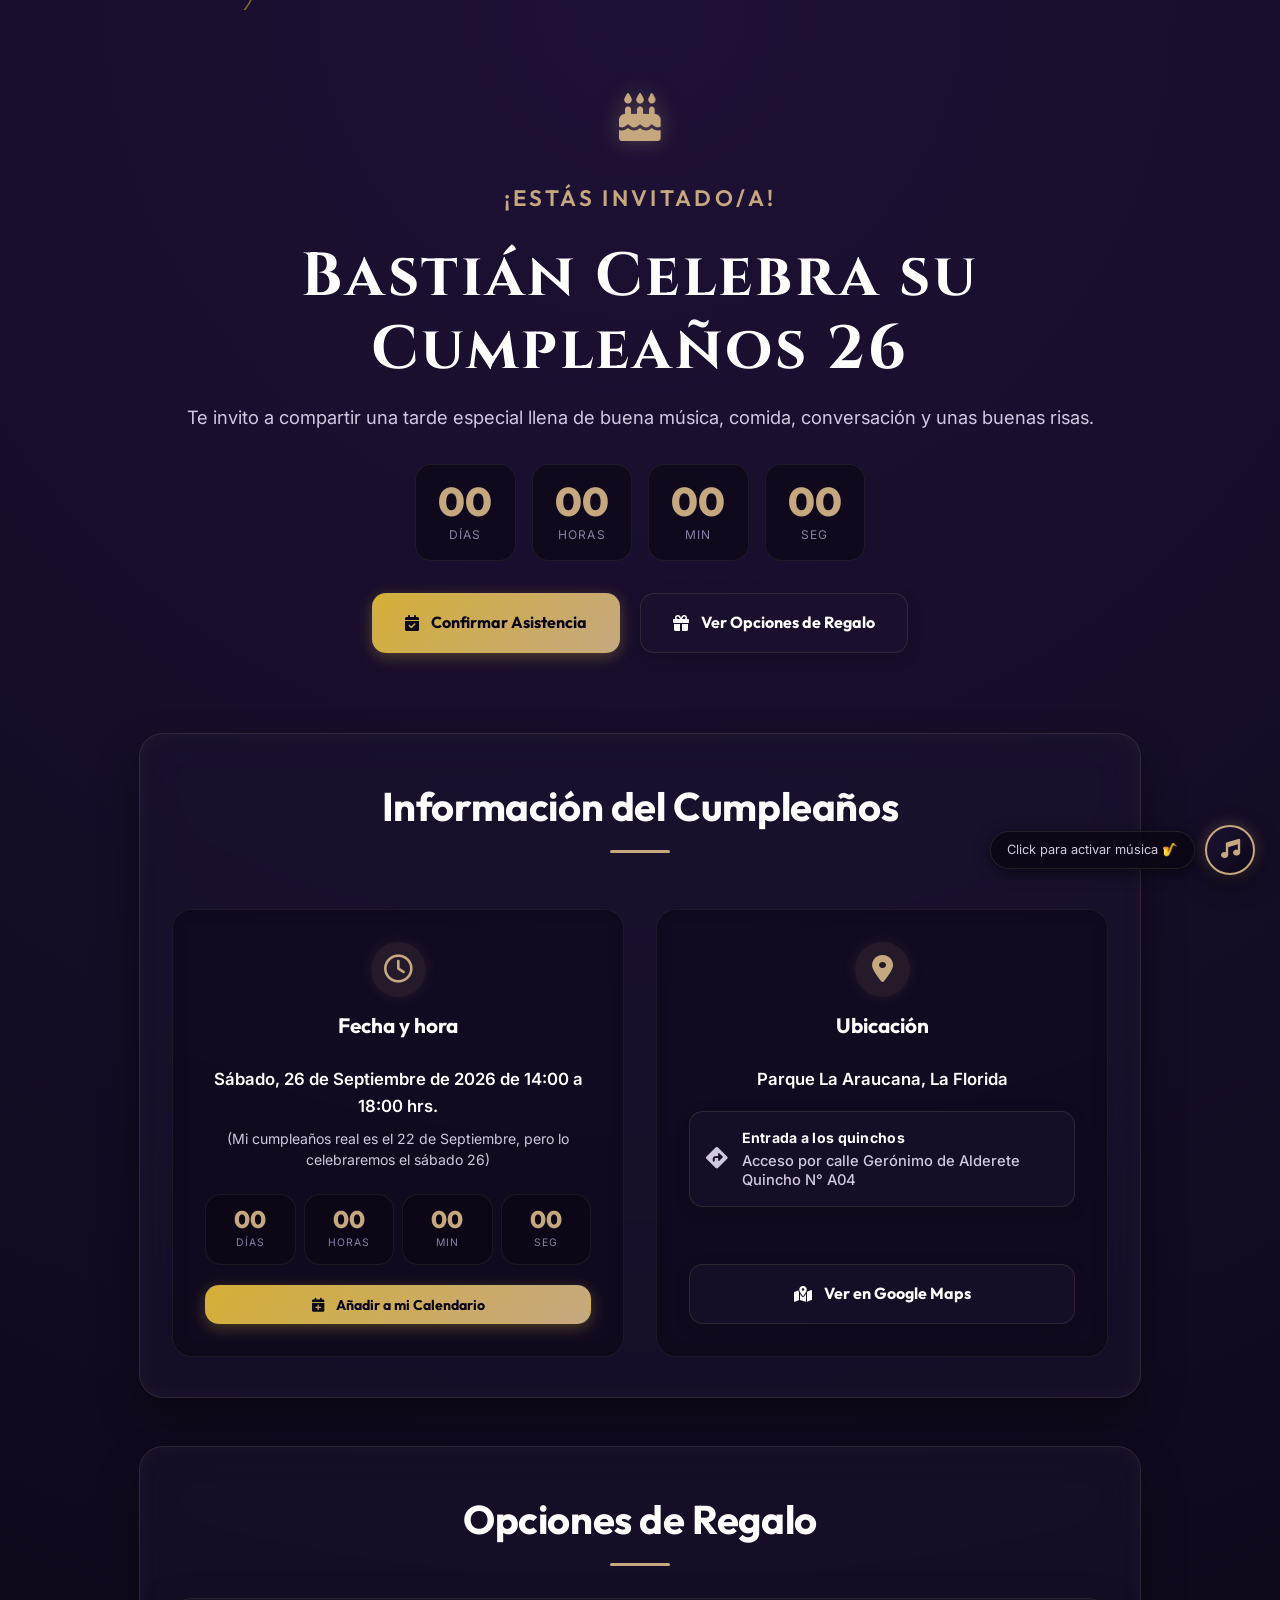
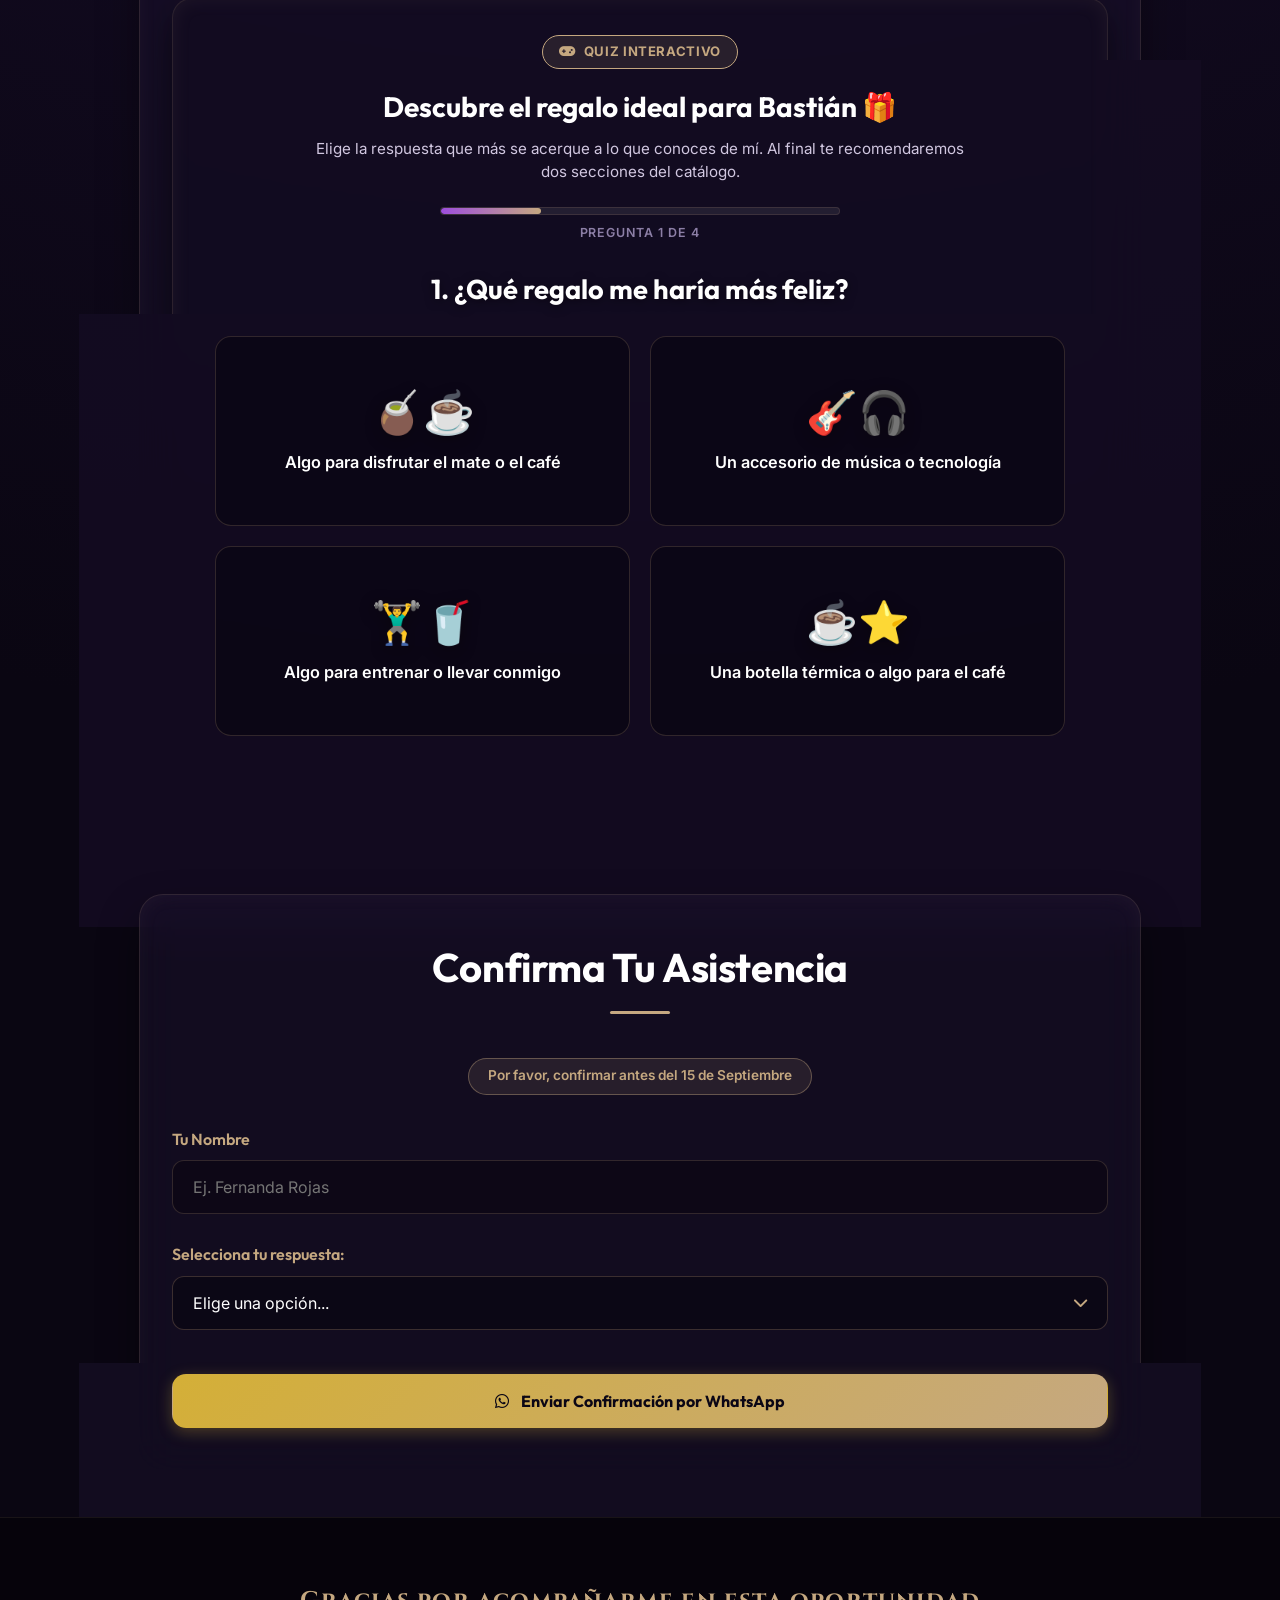
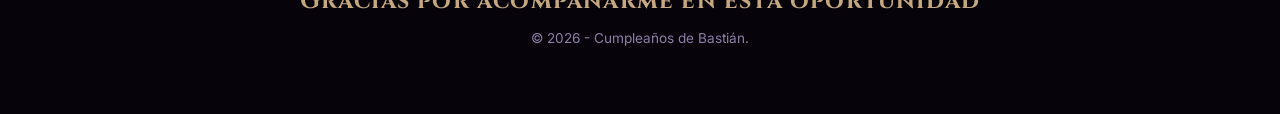
==== commit 4dd6a472: "Actualiza regalos y detalles del evento" ====
--- a/index.html
+++ b/index.html
@@ -51,7 +51,7 @@
       <p class="subtitle">¡Estás Invitado/a!</p>
       <h1>Bastián Celebra su Cumpleaños 26</h1>
       <p style="margin-top: 1rem; font-size: 1.15rem; color: var(--text-secondary);">
-        Te invito a compartir una noche especial llena de buena música, comida, conversación y unas buenas risas.
+        Te invito a compartir una tarde especial llena de buena música, comida, conversación y unas buenas risas.
       </p>
 
       <!-- Cuenta Regresiva (Hero) -->
@@ -151,6 +151,7 @@
             <div>
               <strong>Entrada a los quinchos</strong>
               <span>Acceso por calle Gerónimo de Alderete</span>
+              <span>Quincho N° A04 </span>
             </div>
           </div>
 
@@ -356,19 +357,19 @@
                 </div>
               </div>
             </div>
-            <div class="gift-card" data-gift-id="termo-lhotse">
-              <div class="gift-image-wrapper">
-                <img src="img/termo_lhotse_black.jpg" alt="Termo Líquido Acero Inoxidable Classic 1,3 Lts Lhotse Black"
+            <div class="gift-card" data-gift-id="termo-colo-colo">
+              <div class="gift-image-wrapper">
+                <img src="img/termo_colo_colo_15l.png" alt="Termo 1,5 Litros Colo-Colo Doble Pared de Acero Inoxidable"
                   class="gift-image" loading="lazy">
               </div>
               <div class="gift-info">
-                <span class="gift-title">Termo Lhotse Classic 1,3L Black</span>
-                <div class="gift-actions">
-                  <a href="https://www.mercadolibre.cl/termo-liquido-acero-inoxidable-classic-13-lts-lhotse-black-color-negro/p/MLC35944481?pdp_filters=item_id:MLC2941823644#polycard_client=recommendations_search-pads-btm&reco_backend=search_pads_btm_retrieval_search_trigger_products&reco_model=fallback_productos-promocionados&reco_client=search-pads-btm&reco_item_pos=0&reco_id=d2ba5ec5-5f15-4ddf-b2d3-bd4407717107&wid=MLC2941823644&sid=recos&is_advertising=true&ad_domain=SEARCHDESKTOP_BTM&ad_position=1&ad_click_id=MmYxYjhjZTQtYjc4MS00MGYzLTg3YjAtOGUzZjY5N2I1ZjFj"
-                    target="_blank" class="gift-link">
-                    <i class="fa-solid fa-external-link"></i> Ver Referencia
-                  </a>
-                  <button type="button" class="gift-reserve-btn" data-gift-id="termo-lhotse">
+                <span class="gift-title">Termo Colo-Colo Doble Pared 1,5L</span>
+                <div class="gift-actions">
+                  <a href="https://www.mercadolibre.cl/termo-15-litros-colo-colo-doble-pared-acero-inoxidable/up/MLCU2707851584#polycard_client=search-desktop&amp;float_highlight=last_units&amp;be_origin=backend&amp;overlay_label=not_apply&amp;search_layout=grid&amp;position=9&amp;type=product&amp;tracking_id=4e3f3d66-8cf3-4804-a445-3cc09404d136&amp;wid=MLC2765372200&amp;sid=search"
+                    target="_blank" class="gift-link">
+                    <i class="fa-solid fa-external-link"></i> Ver Referencia
+                  </a>
+                  <button type="button" class="gift-reserve-btn" data-gift-id="termo-colo-colo">
                     <i class="fa-solid fa-gift"></i> Reservar
                   </button>
                 </div>
@@ -833,6 +834,63 @@
                     <i class="fa-solid fa-external-link"></i> Ver Referencia
                   </a>
                   <button type="button" class="gift-reserve-btn" data-gift-id="cera-cabello-boffel">
+                    <i class="fa-solid fa-gift"></i> Reservar
+                  </button>
+                </div>
+              </div>
+            </div>
+            <div class="gift-card" data-gift-id="estanterias-caja-flotante">
+              <div class="gift-image-wrapper">
+                <img src="img/estanterias_caja_flotante.png"
+                  alt="Estanterías de Caja Flotante Set de 3 Cubos Cuadrados para Decoración" class="gift-image"
+                  loading="lazy">
+              </div>
+              <div class="gift-info">
+                <span class="gift-title">Estanterías de Caja Flotante Set 3 Cubos</span>
+                <div class="gift-actions">
+                  <a href="https://articulo.mercadolibre.cl/MLC-1626081559-estanterias-de-caja-flotante-set-3-cubo-cuadrado-decoracion-_JM?searchVariation=18385889666#reviews"
+                    target="_blank" class="gift-link">
+                    <i class="fa-solid fa-external-link"></i> Ver Referencia
+                  </a>
+                  <button type="button" class="gift-reserve-btn" data-gift-id="estanterias-caja-flotante">
+                    <i class="fa-solid fa-gift"></i> Reservar
+                  </button>
+                </div>
+              </div>
+            </div>
+            <div class="gift-card" data-gift-id="polvo-textura-nishman-p1">
+              <div class="gift-image-wrapper">
+                <img src="img/polvo_textura_nishman_p1.png"
+                  alt="Polvo Textura Nishman P1 Da Volumen Control Ligero Profesional" class="gift-image"
+                  loading="lazy">
+              </div>
+              <div class="gift-info">
+                <span class="gift-title">Polvo Textura Nishman P1 Control Ligero</span>
+                <div class="gift-actions">
+                  <a href="https://www.mercadolibre.cl/polvo-textura-nishman-p1-da-volumen-control-ligero-profesional/p/MLC20473028?pdp_filters=item_id:MLC2322842868#is_advertising=true&amp;searchVariation=MLC20473028&amp;backend_model=search-backend&amp;be_origin=backend&amp;position=3&amp;search_layout=grid&amp;type=pad&amp;tracking_id=68cb22bf-2c6a-4b66-876e-241dcf8ae052&amp;ad_domain=VQCATCORE_LST&amp;ad_position=3&amp;ad_click_id=N2I1YzljYjgtMWI1Yy00NDAxLWEyMTgtNTVmNzU1MmE2MDVi"
+                    target="_blank" class="gift-link">
+                    <i class="fa-solid fa-external-link"></i> Ver Referencia
+                  </a>
+                  <button type="button" class="gift-reserve-btn" data-gift-id="polvo-textura-nishman-p1">
+                    <i class="fa-solid fa-gift"></i> Reservar
+                  </button>
+                </div>
+              </div>
+            </div>
+            <div class="gift-card" data-gift-id="molinillo-home-logics">
+              <div class="gift-image-wrapper">
+                <img src="img/molinillo_home_logics.png"
+                  alt="Molinillo Manual de Café Home Logics Negro con Grosor Regulable" class="gift-image"
+                  loading="lazy">
+              </div>
+              <div class="gift-info">
+                <span class="gift-title">Molinillo Manual Home Logics Regulable</span>
+                <div class="gift-actions">
+                  <a href="https://www.mercadolibre.cl/molinillo-manual-cafe-home-logics-negro-con-grosor-regulable/p/MLC62804027#polycard_client=search-desktop&amp;be_origin=backend&amp;overlay_label=not_apply&amp;search_layout=grid&amp;position=7&amp;type=product&amp;tracking_id=cda411c8-7786-491d-8a2a-2d573c8b2709&amp;wid=MLC3385368044&amp;sid=search&amp;gid=1&amp;pid=1"
+                    target="_blank" class="gift-link">
+                    <i class="fa-solid fa-external-link"></i> Ver Referencia
+                  </a>
+                  <button type="button" class="gift-reserve-btn" data-gift-id="molinillo-home-logics">
                     <i class="fa-solid fa-gift"></i> Reservar
                   </button>
                 </div>
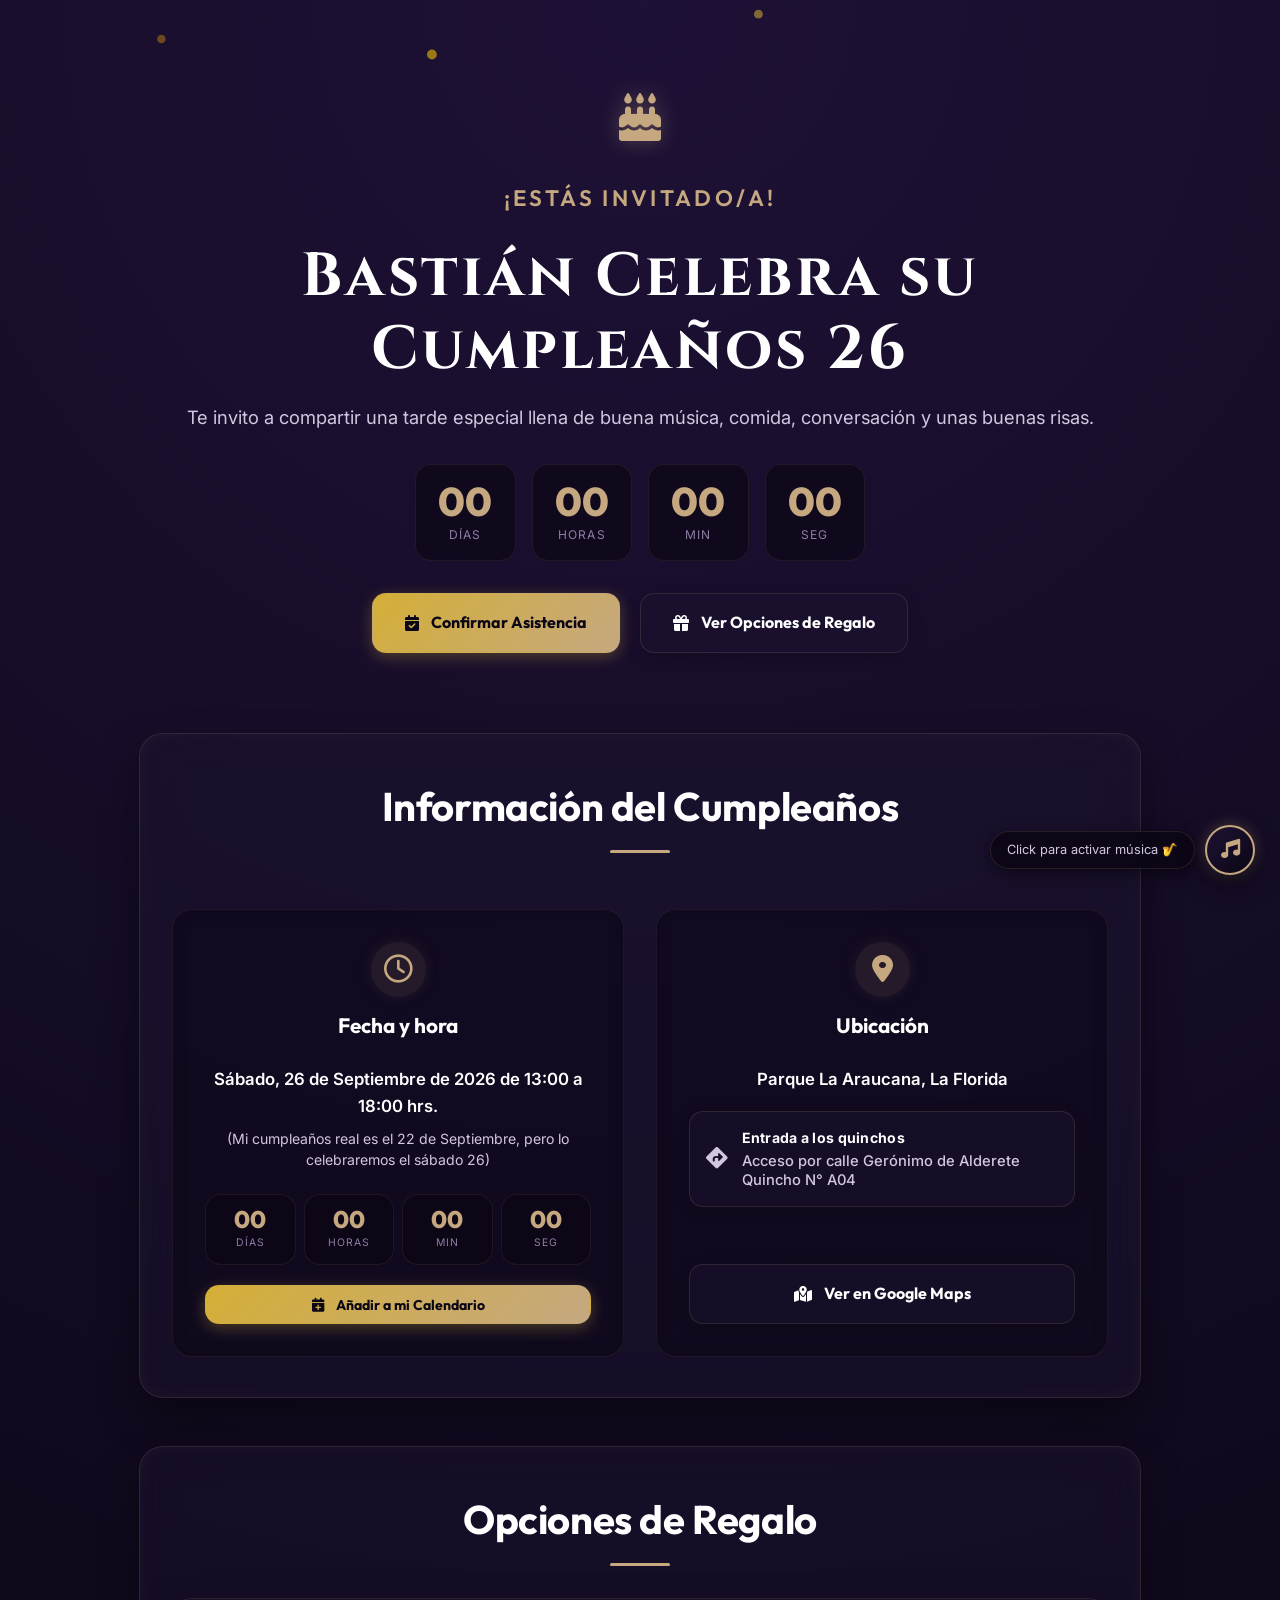
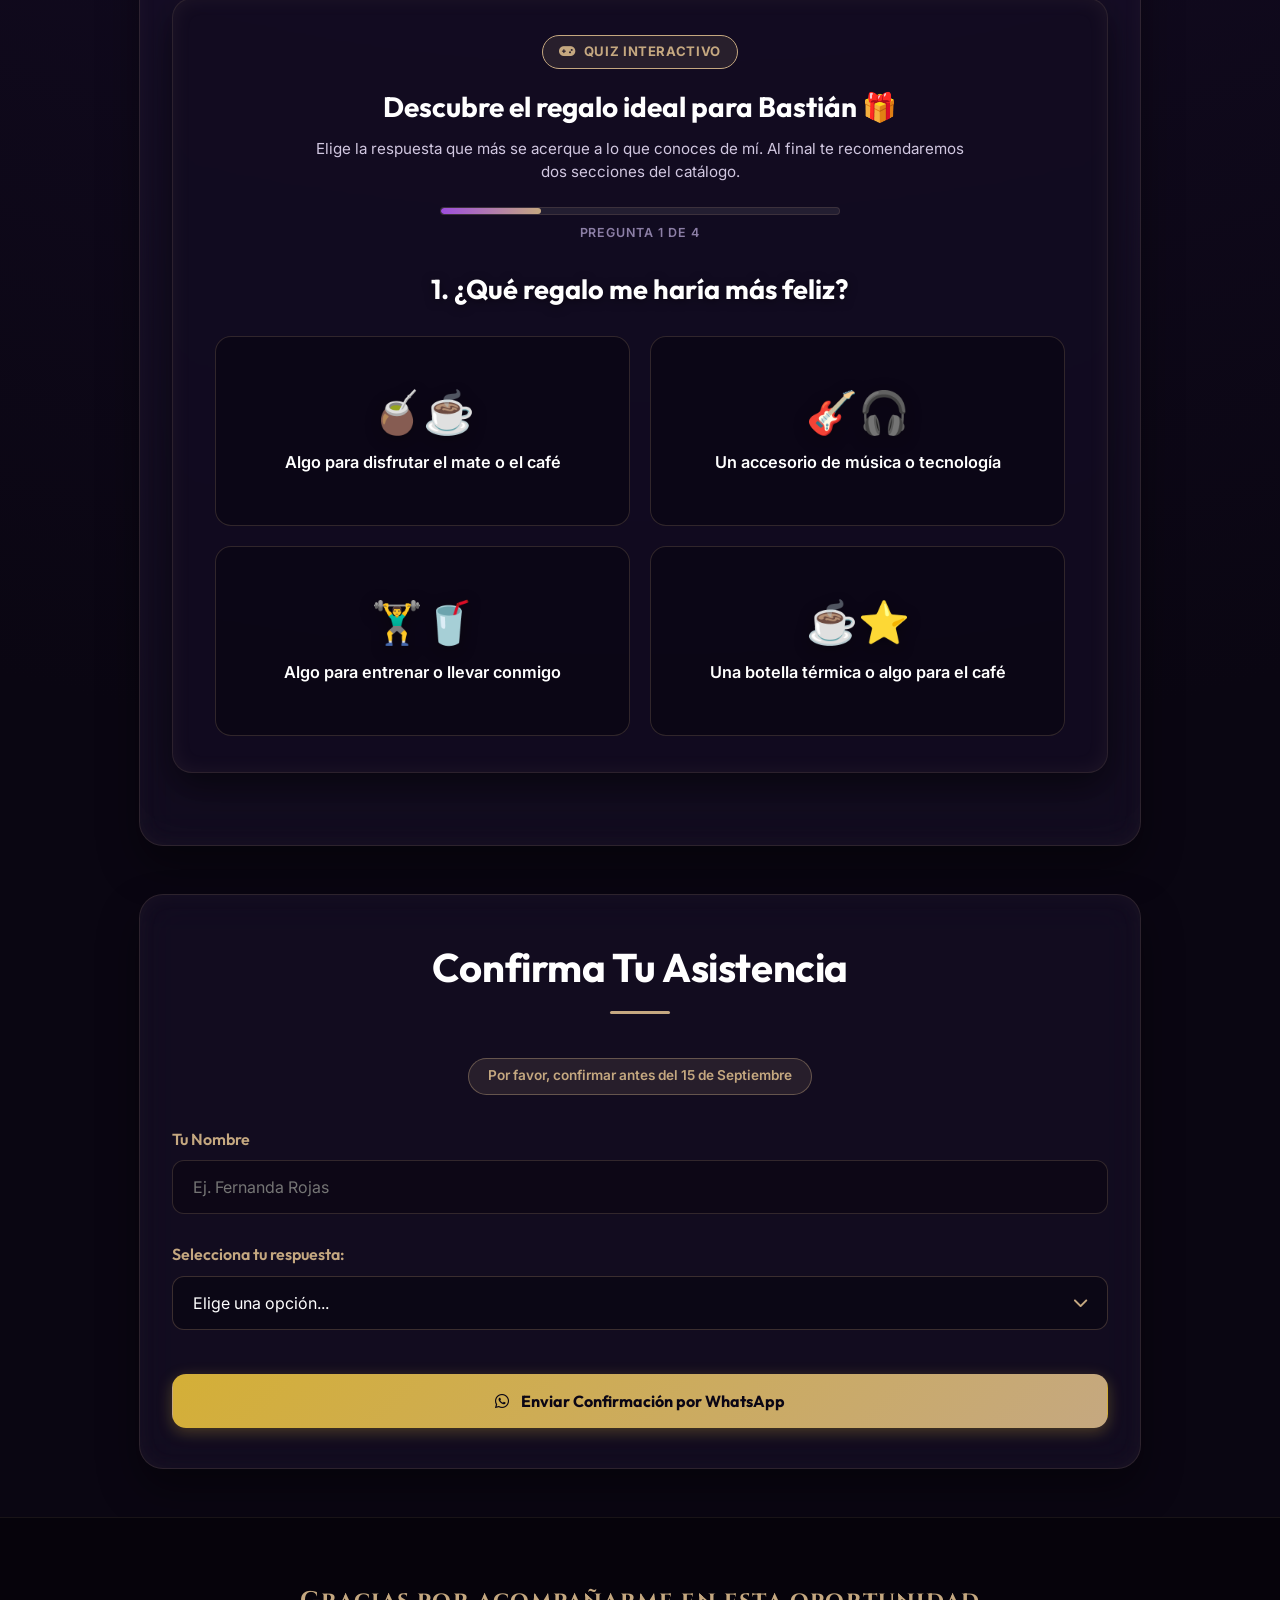
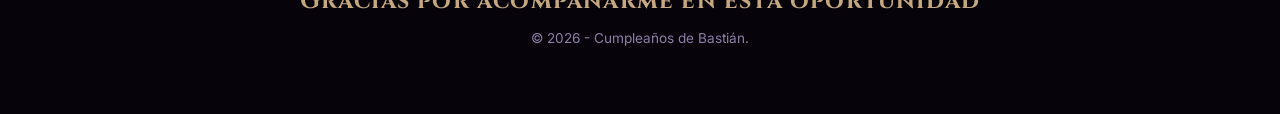
==== commit fa430c73: "Actualiza horario del evento" ====
--- a/index.html
+++ b/index.html
@@ -96,7 +96,7 @@
             <div class="info-icon"><i class="fa-regular fa-clock"></i></div>
             <h3>Fecha y hora</h3>
           </div>
-          <p class="info-main-text">Sábado, 26 de Septiembre de 2026 de 14:00 a 18:00 hrs.</p>
+          <p class="info-main-text">Sábado, 26 de Septiembre de 2026 de 13:00 a 18:00 hrs.</p>
           <p class="info-note-text">
             (Mi cumpleaños real es el 22 de Septiembre, pero lo celebraremos el sábado 26)
           </p>
@@ -128,7 +128,7 @@
               <i class="fa-solid fa-calendar-plus"></i> Añadir a mi Calendario
             </button>
             <div class="calendar-dropdown" id="calendar-dropdown">
-              <a href="https://calendar.google.com/calendar/render?action=TEMPLATE&text=Cumplea%C3%B1os+26+de+Basti%C3%A1n+%F0%9F%8E%89&dates=20260926T170000Z%2F20260926T210000Z&details=%C2%A1Viva+el+cumplea%C3%B1ero%21+Vamos+a+la+celebraci%C3%B3n.+%F0%9F%93%8D+Importante%3A+la+entrada+a+los+quinchos+es+por+calle+Ger%C3%B3nimo+de+Alderete.&location=Parque+La+Araucana%2C+Ger%C3%B3nimo+de+Alderete+2400%2C+La+Florida"
+              <a href="https://calendar.google.com/calendar/render?action=TEMPLATE&text=Cumplea%C3%B1os+26+de+Basti%C3%A1n+%F0%9F%8E%89&dates=20260926T160000Z%2F20260926T210000Z&details=%C2%A1Viva+el+cumplea%C3%B1ero%21+Vamos+a+la+celebraci%C3%B3n.+%F0%9F%93%8D+Importante%3A+la+entrada+a+los+quinchos+es+por+calle+Ger%C3%B3nimo+de+Alderete.&location=Parque+La+Araucana%2C+Ger%C3%B3nimo+de+Alderete+2400%2C+La+Florida"
                 target="_blank" class="calendar-opt">
                 <i class="fa-brands fa-google"></i> Google Calendar
               </a>
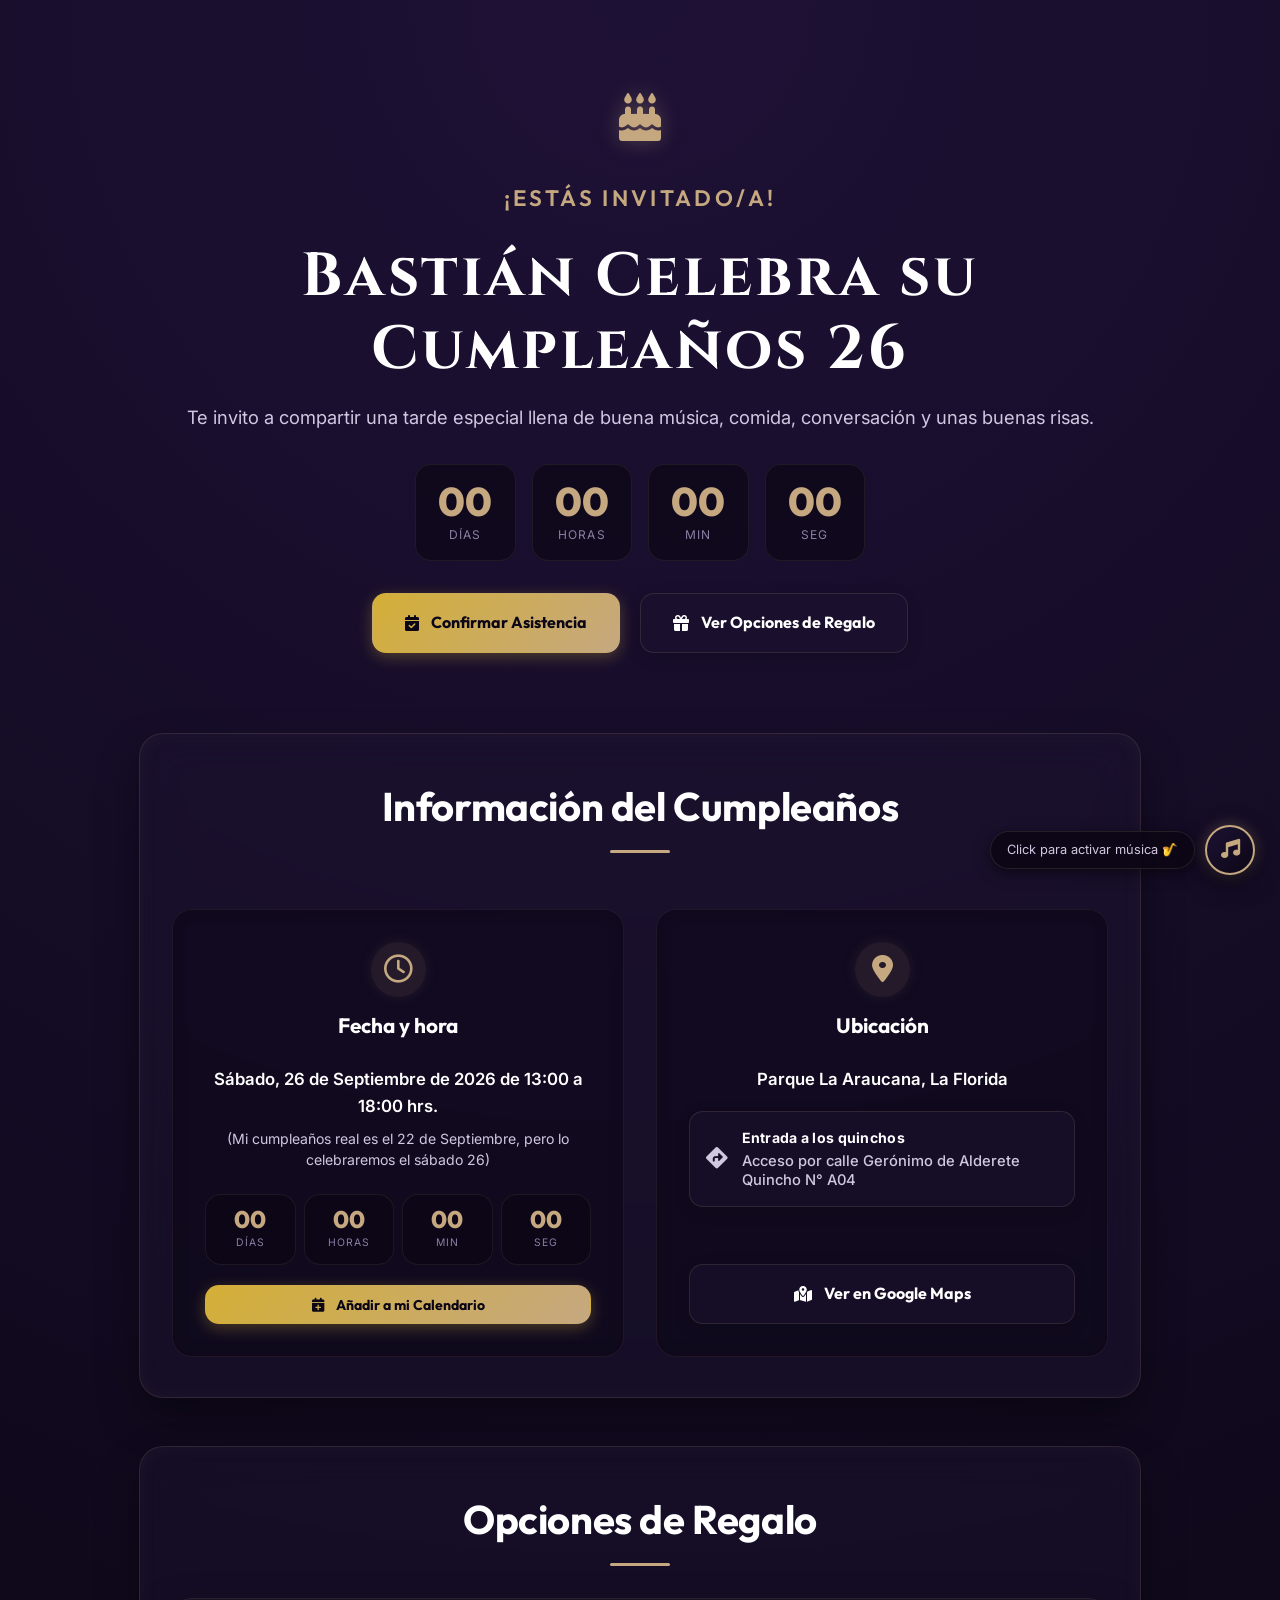
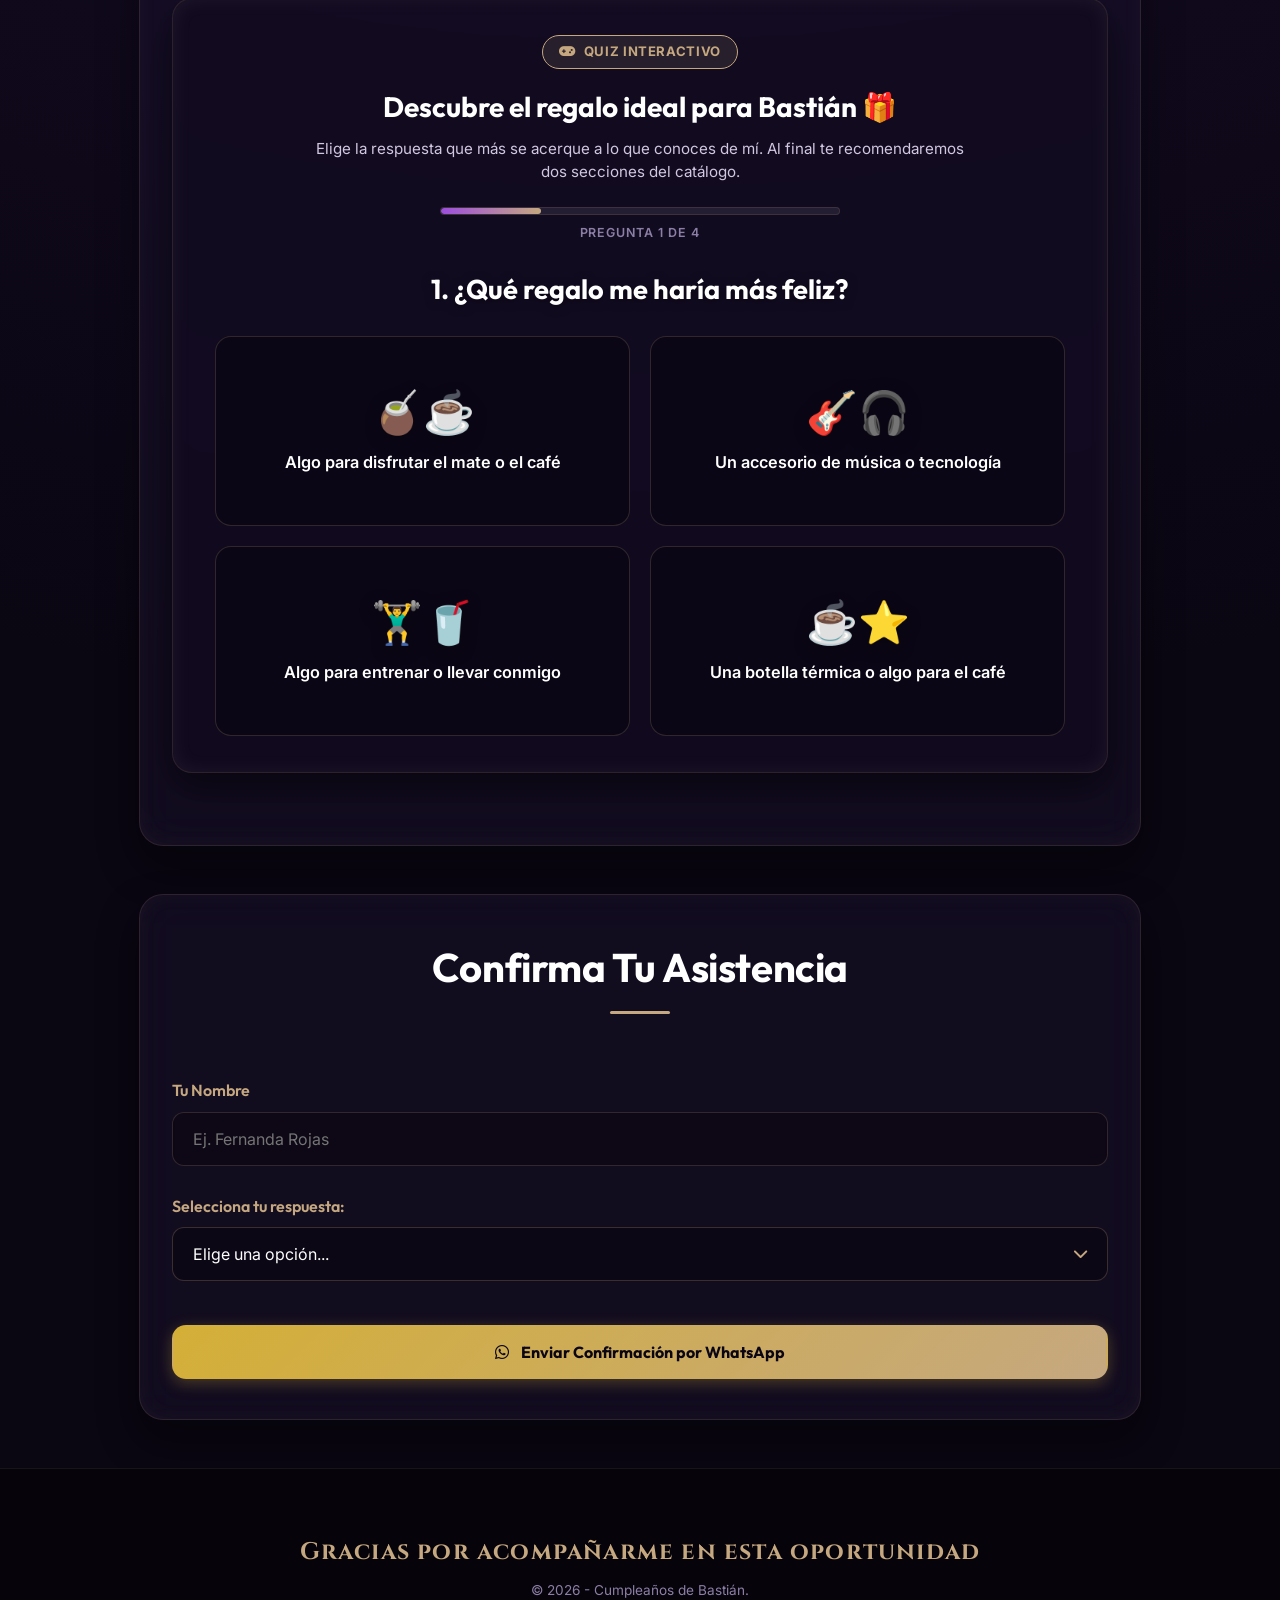
==== commit ebafd74e: "Quitar fecha límite de confirmación" ====
--- a/index.html
+++ b/index.html
@@ -918,7 +918,6 @@
     <section class="card" id="rsvp">
       <div class="rsvp-header">
         <h2>Confirma Tu Asistencia</h2>
-        <span class="rsvp-deadline">Por favor, confirmar antes del 15 de Septiembre</span>
       </div>
 
       <form id="rsvp-invitation-form" class="rsvp-form">
